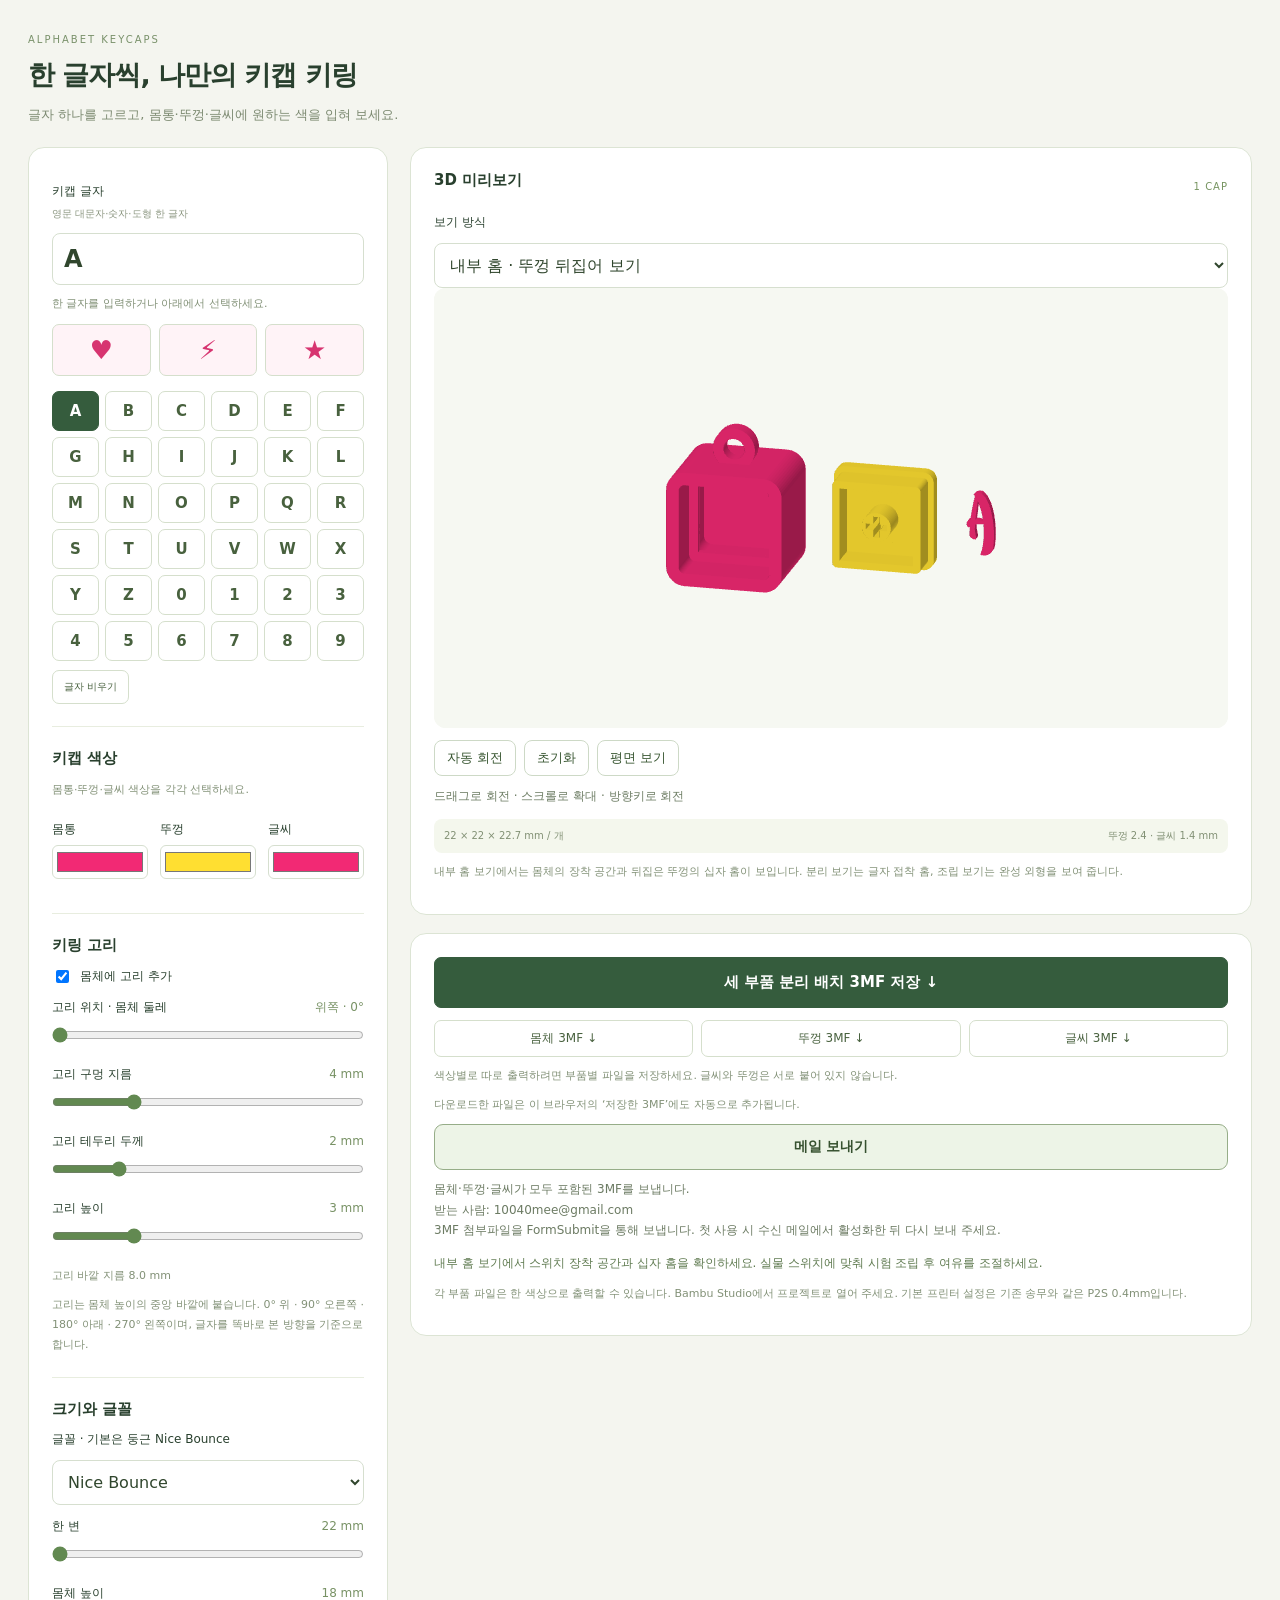
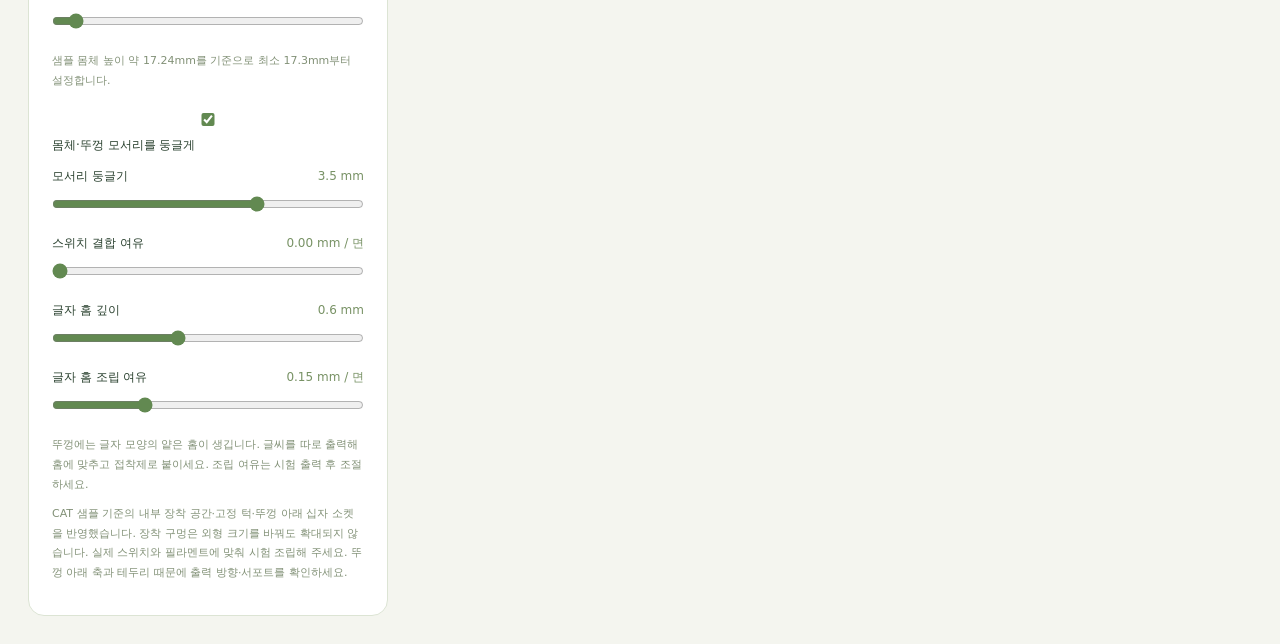
==== tools/Alphabet_Keycaps.html @ 16178eb0 "Fuse linked cases into one rounded body with separate filleted lids" ====
<!doctype html><html lang="ko"><head><meta charset="utf-8"><meta name="viewport" content="width=device-width,initial-scale=1"><title>알파벳 키캡 만들기</title><link rel="stylesheet" href="assets/keyring-3d.css?v=3d-2"><link rel="stylesheet" href="assets/keycap.css?v=keycaps-symbols-13"><link rel="stylesheet" href="assets/keyring-records.css?v=keycaps-records-9"><link rel="stylesheet" href="assets/keyring-mail.css?v=mail-2"><script src="assets/keyring-mail.js?v=mail-2"></script></head>
<body><main><section class="intro"><span>ALPHABET KEYCAPS</span><h1>한 글자씩, 나만의 키캡 키링</h1><p>글자 하나를 고르고, 몸통·뚜껑·글씨에 원하는 색을 입혀 보세요.</p></section><div class="layout"><section class="controls panel">
<label for="capName">키캡 글자 <small>영문 대문자·숫자·도형 한 글자</small></label><input id="capName" value="A" maxlength="2" autocomplete="off" spellcheck="false" aria-label="키캡에 넣을 한 글자"><p class="hint">한 글자를 입력하거나 아래에서 선택하세요.</p><div id="symbolChoices" class="symbol-choices" aria-label="하트 번개 별 선택"></div><div id="alphabet" class="alphabet" aria-label="알파벳과 숫자 선택"></div><div class="row"><button type="button" id="resetName">글자 비우기</button></div>
<div class="divider"></div><h2>키캡 색상</h2><p class="hint">몸통·뚜껑·글씨 색상을 각각 선택하세요.</p><div class="colors"><label>몸통<input type="color" id="bodyColor" value="#F22974"></label><label>뚜껑<input type="color" id="topColor" value="#FFDF31"></label><label>글씨<input type="color" id="letterColor" value="#F22974"></label></div>
<div class="divider"></div><h2>키링 고리</h2><label class="check"><input type="checkbox" id="withRing" checked>몸체에 고리 추가</label><div class="dimensions-controls"><label>고리 위치 · 몸체 둘레 <output id="ringAngleOut">위쪽 · 0°</output><input type="range" id="ringAngle" min="0" max="360" step="5" value="0" disabled></label><label>고리 구멍 지름 <output id="ringHoleOut">4 mm</output><input type="range" id="ringHole" min="2" max="10" step=".5" value="4" disabled></label><label>고리 테두리 두께 <output id="ringWallOut">2 mm</output><input type="range" id="ringWall" min="1.5" max="4" step=".5" value="2" disabled></label><label>고리 높이 <output id="ringThicknessOut">3 mm</output><input type="range" id="ringThickness" min="2" max="6" step=".5" value="3" disabled></label></div><p id="ringOuterOut" class="hint">고리 바깥 지름 8.0 mm</p><p class="hint">고리는 몸체 높이의 중앙 바깥에 붙습니다. 0° 위 · 90° 오른쪽 · 180° 아래 · 270° 왼쪽이며, 글자를 똑바로 본 방향을 기준으로 합니다.</p>
<div class="divider"></div><h2>크기와 글꼴</h2><label for="capFont">글꼴 · 기본은 둥근 Nice Bounce</label><select id="capFont"></select><div class="dimensions-controls"><label>한 변 <output id="sizeOut">22 mm</output><input type="range" id="capSize" min="22" max="32" step="1" value="22"></label><label>몸체 높이 <output id="heightOut">18 mm</output><input type="range" id="capHeight" min="17.3" max="30" step=".1" value="18"></label><p class="hint">샘플 몸체 높이 약 17.24mm를 기준으로 최소 17.3mm부터 설정합니다.</p><label class="check"><input type="checkbox" id="roundCorners" checked>몸체·뚜껑 모서리를 둥글게</label><label>모서리 둥글기 <output id="radiusOut">3.5 mm</output><input type="range" id="cornerRadius" min=".5" max="5" step=".1" value="3.5"></label><label>스위치 결합 여유 <output id="switchFitOut">0.00 mm / 면</output><input type="range" id="switchFit" min="0" max=".2" step=".01" value="0"></label><label>글자 홈 깊이 <output id="recessOut">0.6 mm</output><input type="range" id="recessDepth" min=".2" max="1.2" step=".1" value=".6"></label><label>글자 홈 조립 여유 <output id="clearanceOut">0.15 mm / 면</output><input type="range" id="fitClearance" min=".05" max=".4" step=".05" value=".15"></label></div><p class="hint">뚜껑에는 글자 모양의 얕은 홈이 생깁니다. 글씨를 따로 출력해 홈에 맞추고 접착제로 붙이세요. 조립 여유는 시험 출력 후 조절하세요.</p><p class="hint">CAT 샘플 기준의 내부 장착 공간·고정 턱·뚜껑 아래 십자 소켓을 반영했습니다. 장착 구멍은 외형 크기를 바꿔도 확대되지 않습니다. 실제 스위치와 필라멘트에 맞춰 시험 조립해 주세요. 뚜껑 아래 축과 테두리 때문에 출력 방향·서포트를 확인하세요.</p>
</section><aside class="result"><section class="panel preview"><div class="preview-title"><h2>3D 미리보기</h2><span id="capCount">1 CAP</span></div><label for="previewMode">보기 방식</label><select id="previewMode"><option value="inside" selected>내부 홈 · 뚜껑 뒤집어 보기</option><option value="assembled">조립 모습</option><option value="separate">부품 분리 · 글자 홈 확인</option></select><canvas id="capPreview" width="1000" height="700" aria-label="알파벳 키캡 평면 미리보기"></canvas><div class="measurements"><span id="capDimensions"></span><span>뚜껑 2.4 · 글씨 1.4 mm</span></div><p class="hint">내부 홈 보기에서는 몸체의 장착 공간과 뒤집은 뚜껑의 십자 홈이 보입니다. 분리 보기는 글자 접착 홈, 조립 보기는 완성 외형을 보여 줍니다.</p></section><section class="panel save"><button type="button" id="capDownload" class="primary" disabled>세 부품 분리 배치 3MF 저장 ↓</button><div class="part-downloads"><button type="button" id="bodyDownload" disabled>몸체 3MF ↓</button><button type="button" id="lidDownload" disabled>뚜껑 3MF ↓</button><button type="button" id="letterDownload" disabled>글씨 3MF ↓</button></div><p class="hint">색상별로 따로 출력하려면 부품별 파일을 저장하세요. 글씨와 뚜껑은 서로 붙어 있지 않습니다.</p><p class="hint">다운로드한 파일은 이 브라우저의 ‘저장한 3MF’에도 자동으로 추가됩니다.</p><button type="button" id="capSendMail" class="keyring-mail-button" disabled>메일 보내기</button><p class="keyring-mail-note">몸체·뚜껑·글씨가 모두 포함된 3MF를 보냅니다.<br>받는 사람: 10040mee@gmail.com<br>3MF 첨부파일을 FormSubmit을 통해 보냅니다. 첫 사용 시 수신 메일에서 활성화한 뒤 다시 보내 주세요.</p><p id="capStatus" role="status">글꼴을 준비하고 있습니다…</p><p class="hint">각 부품 파일은 한 색상으로 출력할 수 있습니다. Bambu Studio에서 프로젝트로 열어 주세요. 기본 프린터 설정은 기존 송무와 같은 P2S 0.4mm입니다.</p></section></aside></div></main>
<script src="assets/keyring-records.js?v=keycaps-records-9"></script><script src="assets/clipper.js"></script><script src="assets/earcut.js"></script><script src="assets/fflate.js"></script><script src="assets/opentype.js"></script><script src="assets/mesh-utils.js?v=keycaps-ring-8"></script><script src="assets/name-keyring-core.js?v=keycaps-1"></script><script src="assets/bambu-project-defaults.js?v=keycaps-1"></script><script src="assets/bambu-3mf.js?v=keycaps-ring-8"></script><script src="assets/keycap-core.js?v=keycaps-symbols-13"></script><script src="assets/keyring-3d.js?v=3d-2"></script><script src="../fonts/keyring-fonts.js?v=chicalo-1"></script><script src="../fonts/keyring-font-12.js"></script><script src="../fonts/keyring-font-13.js"></script><script src="../fonts/keyring-font-14.js"></script><script src="../fonts/keyring-font-15.js"></script><script src="../fonts/keyring-font-16.js"></script><script src="../fonts/keyring-font-17.js"></script><script src="assets/keycap-editor.js?v=keycaps-rounded-14"></script></body></html>
---- tools/assets/keyring-3d.css ----
.keyring-3d{display:block!important;width:100%!important;max-width:none!important;height:340px!important;border-radius:12px;background:#f6f8f2;cursor:grab;touch-action:none}
.keyring-3d:active{cursor:grabbing}
.keyring-3d[hidden]{display:none!important}
.keyring-3d:focus-visible{outline:3px solid #78a76a;outline-offset:3px}
.keyring-3d-controls{display:flex;flex-wrap:wrap;gap:8px;margin:12px 0}
.keyring-3d-controls button{width:auto!important;margin:0!important;padding:8px 12px!important;border:1px solid #cdd9c6!important;border-radius:8px!important;background:#fff!important;color:#385631!important;font:13px system-ui,sans-serif!important;cursor:pointer}
.keyring-3d-controls button[aria-pressed=true]{background:#deecd4!important}
.keyring-3d-help{font:12px system-ui,sans-serif;color:#6e7e65;margin:8px 0}
@media(max-width:540px){.keyring-3d{height:290px!important}}
---- tools/assets/keycap.css ----
*{box-sizing:border-box}:root{font-family:system-ui,'Malgun Gothic',sans-serif;color:#29402e;background:#f4f5ef}body{margin:0}main{max-width:1420px;margin:auto;padding:28px}.intro{margin-bottom:23px}.intro>span{font-size:10px;letter-spacing:2px;color:#79916a}.intro h1{font-size:27px;letter-spacing:-1px;margin:10px 0}.intro p{font-size:13px;color:#7c8a71}.layout{display:grid;grid-template-columns:minmax(270px,360px) minmax(0,1fr);gap:22px;align-items:start}.panel{background:white;border:1px solid #dce4d4;border-radius:16px;padding:23px}.controls{min-width:0}.result{min-width:0;display:grid;gap:18px;position:sticky;top:20px}h2{font-size:15px;margin:0 0 12px}label{display:grid;font-size:12px;gap:7px;margin:12px 0}label small{font-size:10px;color:#8b9680;font-weight:normal}input,select,button{font:inherit}input:not([type=checkbox]):not([type=range]):not([type=color]),select{width:100%;padding:11px;border:1px solid #d6dfcf;border-radius:8px;color:#30462d;background:#fff}#capName{font-size:24px;font-weight:700;letter-spacing:2px}button{cursor:pointer;border:1px solid #d5dfcc;border-radius:7px;background:white;color:#48613e;padding:9px 11px;font-size:12px}button:hover{background:#f0f5e8}button:disabled{opacity:.45;cursor:default}button:focus-visible,input:focus-visible,select:focus-visible{outline:3px solid #94b67e;outline-offset:2px}.hint{font-size:11px;line-height:1.8;color:#829177;margin:9px 0}.alphabet{display:grid;grid-template-columns:repeat(6,1fr);gap:6px}.alphabet button{padding:10px 0;font-size:15px;font-weight:700}.row{display:flex;gap:7px;justify-content:space-between;margin-top:9px}.row button{font-size:10px}.divider{height:1px;background:#e8eddf;margin:22px 0}.selected-caps{display:flex;flex-wrap:wrap;gap:8px}.selected-caps button{width:39px;height:39px;border:3px solid transparent;font-weight:800;font-size:20px;border-radius:10px;box-shadow:0 2px 0 #a23b6044}.selected-caps button[aria-pressed=true]{outline:2px solid #355c3d;outline-offset:2px}.selection-label{font-size:11px;color:#6d845c}.colors{display:grid;grid-template-columns:repeat(3,1fr);gap:12px}.colors input{width:100%;height:34px;padding:2px;border:1px solid #d6dfcf;border-radius:6px;background:white}.wide{width:100%;font-size:11px}.dimensions-controls label{display:block;line-height:1.6}.dimensions-controls output{float:right;color:#789265}.dimensions-controls input{width:100%;margin:10px 0;accent-color:#628951}.check{display:flex;align-items:center;gap:8px}.preview-title{display:flex;align-items:center;justify-content:space-between}.preview-title>span{font-size:10px;color:#769460;letter-spacing:1px}.preview canvas{width:100%;display:block;border-radius:12px;background:#f7f9f2}.preview .keyring-3d{height:440px!important}.measurements{display:flex;flex-wrap:wrap;justify-content:space-between;gap:10px;font-size:10px;color:#829175;background:#f4f7ed;padding:10px;border-radius:8px;margin-top:14px}.primary{width:100%;background:#355c3d;color:white;border-color:#355c3d;font-size:15px;font-weight:700;padding:15px}.primary:hover{background:#284c30}#capStatus{font-size:12px;color:#607b51;line-height:1.8;min-height:22px;margin-bottom:0}@media(max-width:900px){main{padding:18px}.layout{grid-template-columns:1fr}.result{position:static;grid-row:1}.preview .keyring-3d{height:310px!important}.alphabet{grid-template-columns:repeat(9,minmax(0,1fr))}.intro h1{font-size:23px}.panel{padding:18px}}@media(max-width:420px){.alphabet{grid-template-columns:repeat(6,minmax(0,1fr))}}

.alphabet button[aria-pressed=true]{background:#355c3d;color:white;border-color:#355c3d}

.part-downloads{display:grid;grid-template-columns:repeat(3,1fr);gap:8px;margin-top:12px}

.symbol-choices{display:grid;grid-template-columns:repeat(3,1fr);gap:8px;margin:10px 0 15px}.symbol-choices button{font-size:26px;color:#d73470;background:#fff3f7;padding:10px}.symbol-choices button[aria-pressed=true]{background:#f9c9db;border-color:#d73470}
---- tools/assets/keyring-records.css ----
[hidden]{display:none!important}.editor-toolbar{display:flex;justify-content:flex-end;margin-bottom:12px}.editor-toolbar a{font-size:12px;text-decoration:none;color:#486e3b;border:1px solid #d4dfc9;background:#fff;border-radius:8px;padding:9px 13px}.records-page{max-width:1250px;margin:auto;padding:36px 28px;font-family:'Malgun Gothic',system-ui,sans-serif;color:#2b432d}.records-header{display:flex;align-items:center;justify-content:space-between;gap:20px}.records-eyebrow{font-size:10px;letter-spacing:2px;color:#80936f}.records-header h1{font-size:28px;letter-spacing:-1px;margin:10px 0}.records-header p{font-size:12px;line-height:1.9;color:#839078}.records-page button{font:inherit;cursor:pointer;border:1px solid #d7e1cd;background:white;color:#4d6e3e;border-radius:8px;padding:10px 14px;font-size:12px}.records-page .records-primary{background:#355c3d;border-color:#355c3d;color:white}.records-toolbar{display:flex;gap:12px;align-items:center;margin-top:28px;background:white;border:1px solid #dce4d3;padding:16px;border-radius:12px}.records-toolbar label{font-size:12px;white-space:nowrap}.records-toolbar input{min-width:0;flex:1;background:#f8faf4;border:1px solid #dce4d2;border-radius:7px;padding:11px;font:inherit;font-size:12px}.records-toolbar span,#recordsStatus{font-size:12px;color:#819172}.records-list{border:1px solid #dce4d3;border-radius:13px;overflow:hidden;background:white}.records-row{display:grid;grid-template-columns:28px 90px minmax(0,1fr) 150px 75px;gap:14px;align-items:center;padding:16px;border-bottom:1px solid #edf0e7}.records-row:last-child{border-bottom:0}.record-number{font-size:11px;color:#9ba68f}.records-row img{width:90px;height:64px;object-fit:contain;background:#f5f8ee;border-radius:8px}.records-row .record-open{text-align:left;border:0;background:transparent;min-width:0;padding:0}.record-open strong{display:block;white-space:nowrap;text-overflow:ellipsis;overflow:hidden;font-size:14px;color:#30462d}.record-open span{display:block;margin-top:9px;font-size:10px;color:#8a957f}.records-row time{font-size:10px;color:#8b9680}.records-empty{padding:65px 25px;text-align:center;font-size:13px;line-height:2;color:#87957a}.records-page dialog{width:min(590px,94vw);max-height:90dvh;overflow:auto;border:1px solid #d9e3ce;border-radius:17px;padding:24px;color:#30462d}.records-page dialog::backdrop{background:#152a2355}.records-dialog-head{display:flex;justify-content:space-between;align-items:center}.records-dialog-head h2{font-size:17px;margin:0}.records-dialog-head button{border:0}.records-page dialog img{display:block;width:100%;max-height:260px;object-fit:contain;margin-top:15px;background:#f8faf2;border-radius:12px}.records-page dialog h3{white-space:pre-wrap;font-size:21px}.records-page dialog p{font-size:11px;line-height:1.8;color:#839176}.records-page dl{display:grid;grid-template-columns:90px 1fr;gap:11px;font-size:12px}.records-page dt{color:#89967b}.records-page dd{margin:0;overflow-wrap:anywhere}.records-detail-actions{display:flex;gap:10px;margin-top:23px}.records-page button:focus-visible,.records-page input:focus-visible{outline:3px solid #93b57a;outline-offset:3px}@media(max-width:800px){.records-row{grid-template-columns:65px minmax(0,1fr) 65px;gap:10px}.record-number{display:none}.records-row img{width:65px;height:52px}.records-row time{grid-column:2;grid-row:2}.record-download{grid-column:3;grid-row:1/3}.records-page{padding:24px 16px}.records-header{align-items:flex-start;flex-direction:column}.records-toolbar label{display:none}}

.records-row{grid-template-columns:28px 90px minmax(0,1fr) 150px 132px}.record-actions{display:flex;gap:7px;align-items:center;justify-content:flex-end}.records-page .record-delete{color:#a34035;border-color:#e5c8c0;background:#fff9f7}.records-page .record-delete:hover{background:#f8e9e4}.records-page button:disabled{opacity:.45;cursor:wait}.records-detail-actions{flex-wrap:wrap}@media(max-width:800px){.records-row{grid-template-columns:65px minmax(0,1fr) 120px}.record-actions{grid-column:3;grid-row:1/3}.record-actions .record-download{grid-column:auto;grid-row:auto}.record-actions button{padding:9px 10px}}

.records-row{grid-template-columns:25px 75px minmax(0,1fr) 95px 135px 125px}.record-source{font-size:11px;color:#5b7e46;background:#eff5e6;border-radius:6px;padding:7px;text-align:center}.records-header-actions{display:flex;gap:10px;flex-wrap:wrap;align-items:end}.records-import-source{display:grid;gap:5px;font-size:10px;color:#879679}.records-import-source select{padding:8px;border:1px solid #d7e1cd;border-radius:7px;background:white;color:#4d6e3e}@media(max-width:950px){.records-row{grid-template-columns:65px minmax(0,1fr) 120px}.record-source{grid-column:2;grid-row:2;justify-self:start}.records-row time{grid-column:2;grid-row:3}.record-actions{grid-column:3;grid-row:1/4}.records-header-actions{align-items:center}}

.records-row{grid-template-columns:25px 75px minmax(0,1fr) 95px 135px 230px}.record-actions{flex-wrap:wrap}.record-actions button{white-space:nowrap}.records-page .record-mail{background:#edf4e7;border-color:#96ad88;color:#36512f}.records-page .record-mail:hover{background:#e0edd7}@media(max-width:950px){.records-row{grid-template-columns:65px minmax(0,1fr) 220px}}
---- tools/assets/keyring-mail.css ----
.keyring-mail-button{display:block;width:100%;margin-top:10px!important;padding:13px 16px;border:1px solid #96ad88!important;border-radius:9px;background:#edf4e7!important;color:#36512f!important;font:600 14px system-ui,sans-serif;cursor:pointer}
.keyring-mail-button:hover{background:#e0edd7!important}
.keyring-mail-button:disabled{opacity:.5;cursor:wait}
.keyring-mail-note{font:12px/1.7 system-ui,sans-serif;color:#6c7b63;margin:9px 0 0;overflow-wrap:anywhere}
.records-detail-actions .keyring-mail-button{flex-basis:100%;order:1}
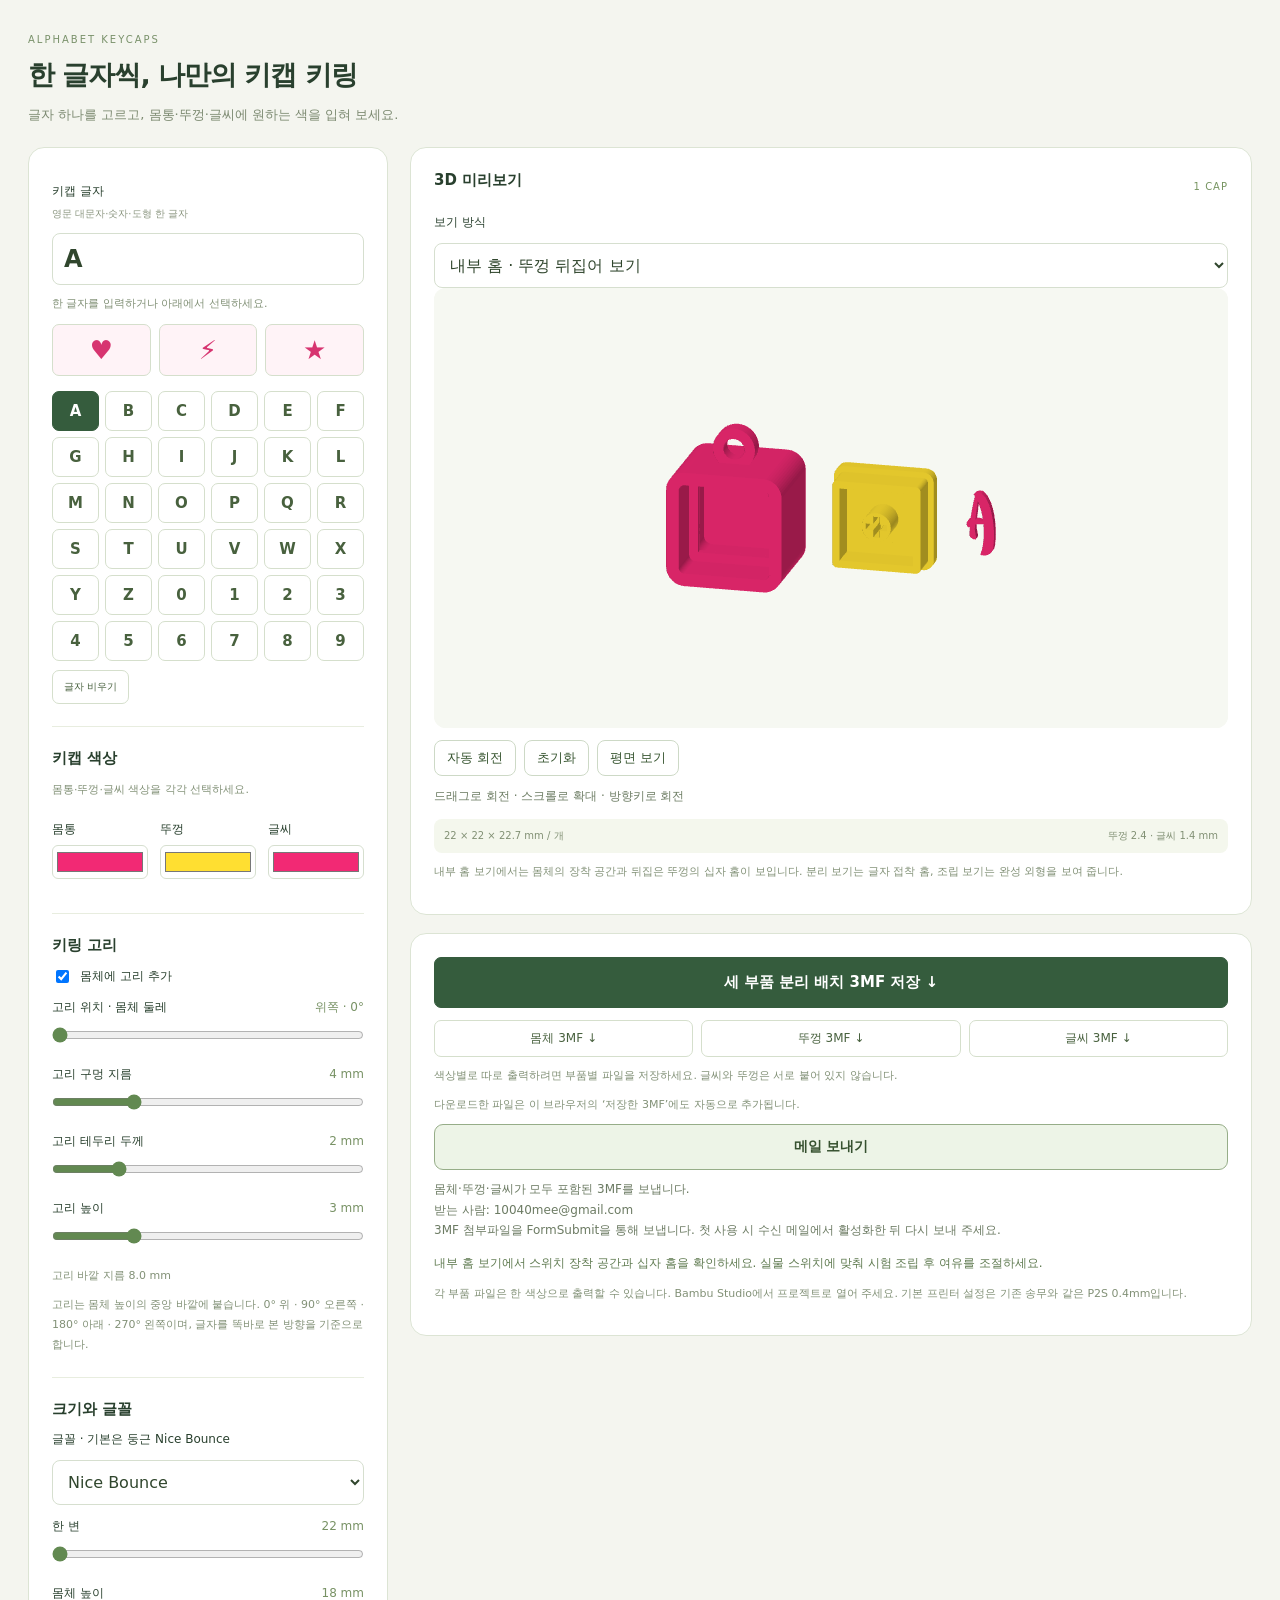
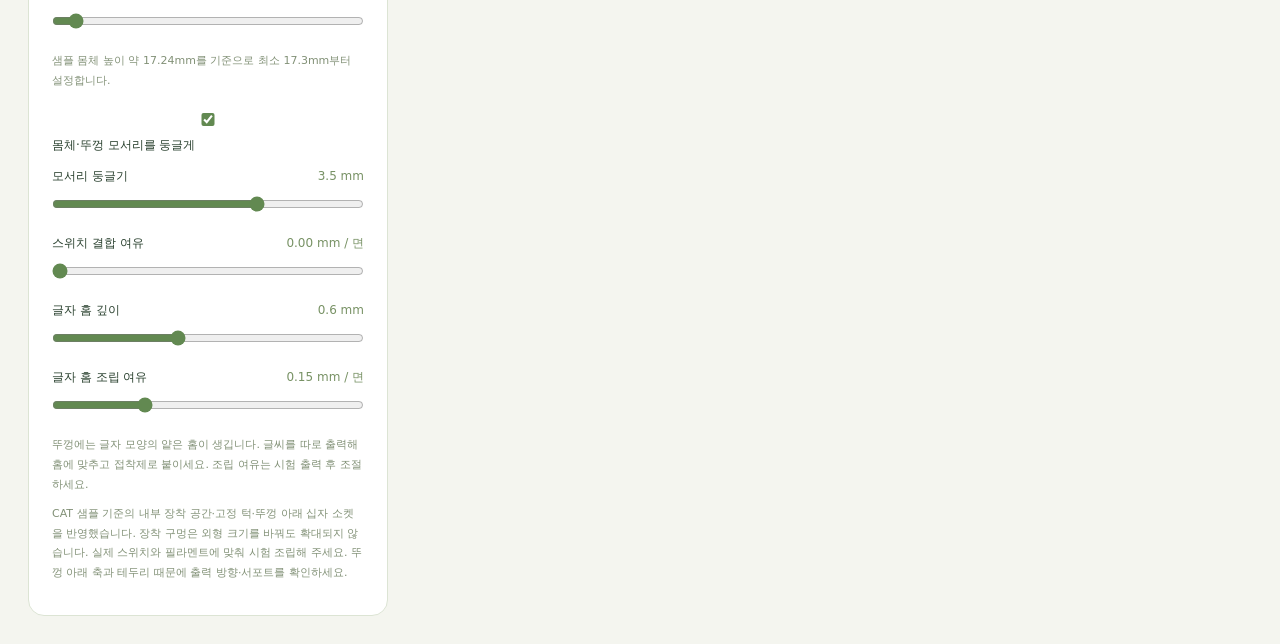
==== commit 61e9f530: "Add shallow per-keycap boundary grooves to the fused body" ====
--- a/tools/Alphabet_Keycaps.html
+++ b/tools/Alphabet_Keycaps.html
@@ -5,4 +5,4 @@
 <div class="divider"></div><h2>키링 고리</h2><label class="check"><input type="checkbox" id="withRing" checked>몸체에 고리 추가</label><div class="dimensions-controls"><label>고리 위치 · 몸체 둘레 <output id="ringAngleOut">위쪽 · 0°</output><input type="range" id="ringAngle" min="0" max="360" step="5" value="0" disabled></label><label>고리 구멍 지름 <output id="ringHoleOut">4 mm</output><input type="range" id="ringHole" min="2" max="10" step=".5" value="4" disabled></label><label>고리 테두리 두께 <output id="ringWallOut">2 mm</output><input type="range" id="ringWall" min="1.5" max="4" step=".5" value="2" disabled></label><label>고리 높이 <output id="ringThicknessOut">3 mm</output><input type="range" id="ringThickness" min="2" max="6" step=".5" value="3" disabled></label></div><p id="ringOuterOut" class="hint">고리 바깥 지름 8.0 mm</p><p class="hint">고리는 몸체 높이의 중앙 바깥에 붙습니다. 0° 위 · 90° 오른쪽 · 180° 아래 · 270° 왼쪽이며, 글자를 똑바로 본 방향을 기준으로 합니다.</p>
 <div class="divider"></div><h2>크기와 글꼴</h2><label for="capFont">글꼴 · 기본은 둥근 Nice Bounce</label><select id="capFont"></select><div class="dimensions-controls"><label>한 변 <output id="sizeOut">22 mm</output><input type="range" id="capSize" min="22" max="32" step="1" value="22"></label><label>몸체 높이 <output id="heightOut">18 mm</output><input type="range" id="capHeight" min="17.3" max="30" step=".1" value="18"></label><p class="hint">샘플 몸체 높이 약 17.24mm를 기준으로 최소 17.3mm부터 설정합니다.</p><label class="check"><input type="checkbox" id="roundCorners" checked>몸체·뚜껑 모서리를 둥글게</label><label>모서리 둥글기 <output id="radiusOut">3.5 mm</output><input type="range" id="cornerRadius" min=".5" max="5" step=".1" value="3.5"></label><label>스위치 결합 여유 <output id="switchFitOut">0.00 mm / 면</output><input type="range" id="switchFit" min="0" max=".2" step=".01" value="0"></label><label>글자 홈 깊이 <output id="recessOut">0.6 mm</output><input type="range" id="recessDepth" min=".2" max="1.2" step=".1" value=".6"></label><label>글자 홈 조립 여유 <output id="clearanceOut">0.15 mm / 면</output><input type="range" id="fitClearance" min=".05" max=".4" step=".05" value=".15"></label></div><p class="hint">뚜껑에는 글자 모양의 얕은 홈이 생깁니다. 글씨를 따로 출력해 홈에 맞추고 접착제로 붙이세요. 조립 여유는 시험 출력 후 조절하세요.</p><p class="hint">CAT 샘플 기준의 내부 장착 공간·고정 턱·뚜껑 아래 십자 소켓을 반영했습니다. 장착 구멍은 외형 크기를 바꿔도 확대되지 않습니다. 실제 스위치와 필라멘트에 맞춰 시험 조립해 주세요. 뚜껑 아래 축과 테두리 때문에 출력 방향·서포트를 확인하세요.</p>
 </section><aside class="result"><section class="panel preview"><div class="preview-title"><h2>3D 미리보기</h2><span id="capCount">1 CAP</span></div><label for="previewMode">보기 방식</label><select id="previewMode"><option value="inside" selected>내부 홈 · 뚜껑 뒤집어 보기</option><option value="assembled">조립 모습</option><option value="separate">부품 분리 · 글자 홈 확인</option></select><canvas id="capPreview" width="1000" height="700" aria-label="알파벳 키캡 평면 미리보기"></canvas><div class="measurements"><span id="capDimensions"></span><span>뚜껑 2.4 · 글씨 1.4 mm</span></div><p class="hint">내부 홈 보기에서는 몸체의 장착 공간과 뒤집은 뚜껑의 십자 홈이 보입니다. 분리 보기는 글자 접착 홈, 조립 보기는 완성 외형을 보여 줍니다.</p></section><section class="panel save"><button type="button" id="capDownload" class="primary" disabled>세 부품 분리 배치 3MF 저장 ↓</button><div class="part-downloads"><button type="button" id="bodyDownload" disabled>몸체 3MF ↓</button><button type="button" id="lidDownload" disabled>뚜껑 3MF ↓</button><button type="button" id="letterDownload" disabled>글씨 3MF ↓</button></div><p class="hint">색상별로 따로 출력하려면 부품별 파일을 저장하세요. 글씨와 뚜껑은 서로 붙어 있지 않습니다.</p><p class="hint">다운로드한 파일은 이 브라우저의 ‘저장한 3MF’에도 자동으로 추가됩니다.</p><button type="button" id="capSendMail" class="keyring-mail-button" disabled>메일 보내기</button><p class="keyring-mail-note">몸체·뚜껑·글씨가 모두 포함된 3MF를 보냅니다.<br>받는 사람: 10040mee@gmail.com<br>3MF 첨부파일을 FormSubmit을 통해 보냅니다. 첫 사용 시 수신 메일에서 활성화한 뒤 다시 보내 주세요.</p><p id="capStatus" role="status">글꼴을 준비하고 있습니다…</p><p class="hint">각 부품 파일은 한 색상으로 출력할 수 있습니다. Bambu Studio에서 프로젝트로 열어 주세요. 기본 프린터 설정은 기존 송무와 같은 P2S 0.4mm입니다.</p></section></aside></div></main>
-<script src="assets/keyring-records.js?v=keycaps-records-9"></script><script src="assets/clipper.js"></script><script src="assets/earcut.js"></script><script src="assets/fflate.js"></script><script src="assets/opentype.js"></script><script src="assets/mesh-utils.js?v=keycaps-ring-8"></script><script src="assets/name-keyring-core.js?v=keycaps-1"></script><script src="assets/bambu-project-defaults.js?v=keycaps-1"></script><script src="assets/bambu-3mf.js?v=keycaps-ring-8"></script><script src="assets/keycap-core.js?v=keycaps-symbols-13"></script><script src="assets/keyring-3d.js?v=3d-2"></script><script src="../fonts/keyring-fonts.js?v=chicalo-1"></script><script src="../fonts/keyring-font-12.js"></script><script src="../fonts/keyring-font-13.js"></script><script src="../fonts/keyring-font-14.js"></script><script src="../fonts/keyring-font-15.js"></script><script src="../fonts/keyring-font-16.js"></script><script src="../fonts/keyring-font-17.js"></script><script src="assets/keycap-editor.js?v=keycaps-rounded-14"></script></body></html>
+<script src="assets/keyring-records.js?v=keycaps-records-9"></script><script src="assets/clipper.js"></script><script src="assets/earcut.js"></script><script src="assets/fflate.js"></script><script src="assets/opentype.js"></script><script src="assets/mesh-utils.js?v=keycaps-ring-8"></script><script src="assets/name-keyring-core.js?v=keycaps-1"></script><script src="assets/bambu-project-defaults.js?v=keycaps-1"></script><script src="assets/bambu-3mf.js?v=keycaps-ring-8"></script><script src="assets/keycap-core.js?v=keycaps-symbols-13"></script><script src="assets/keyring-3d.js?v=3d-2"></script><script src="../fonts/keyring-fonts.js?v=chicalo-1"></script><script src="../fonts/keyring-font-12.js"></script><script src="../fonts/keyring-font-13.js"></script><script src="../fonts/keyring-font-14.js"></script><script src="../fonts/keyring-font-15.js"></script><script src="../fonts/keyring-font-16.js"></script><script src="../fonts/keyring-font-17.js"></script><script src="assets/keycap-editor.js?v=keycaps-seams-15"></script></body></html>
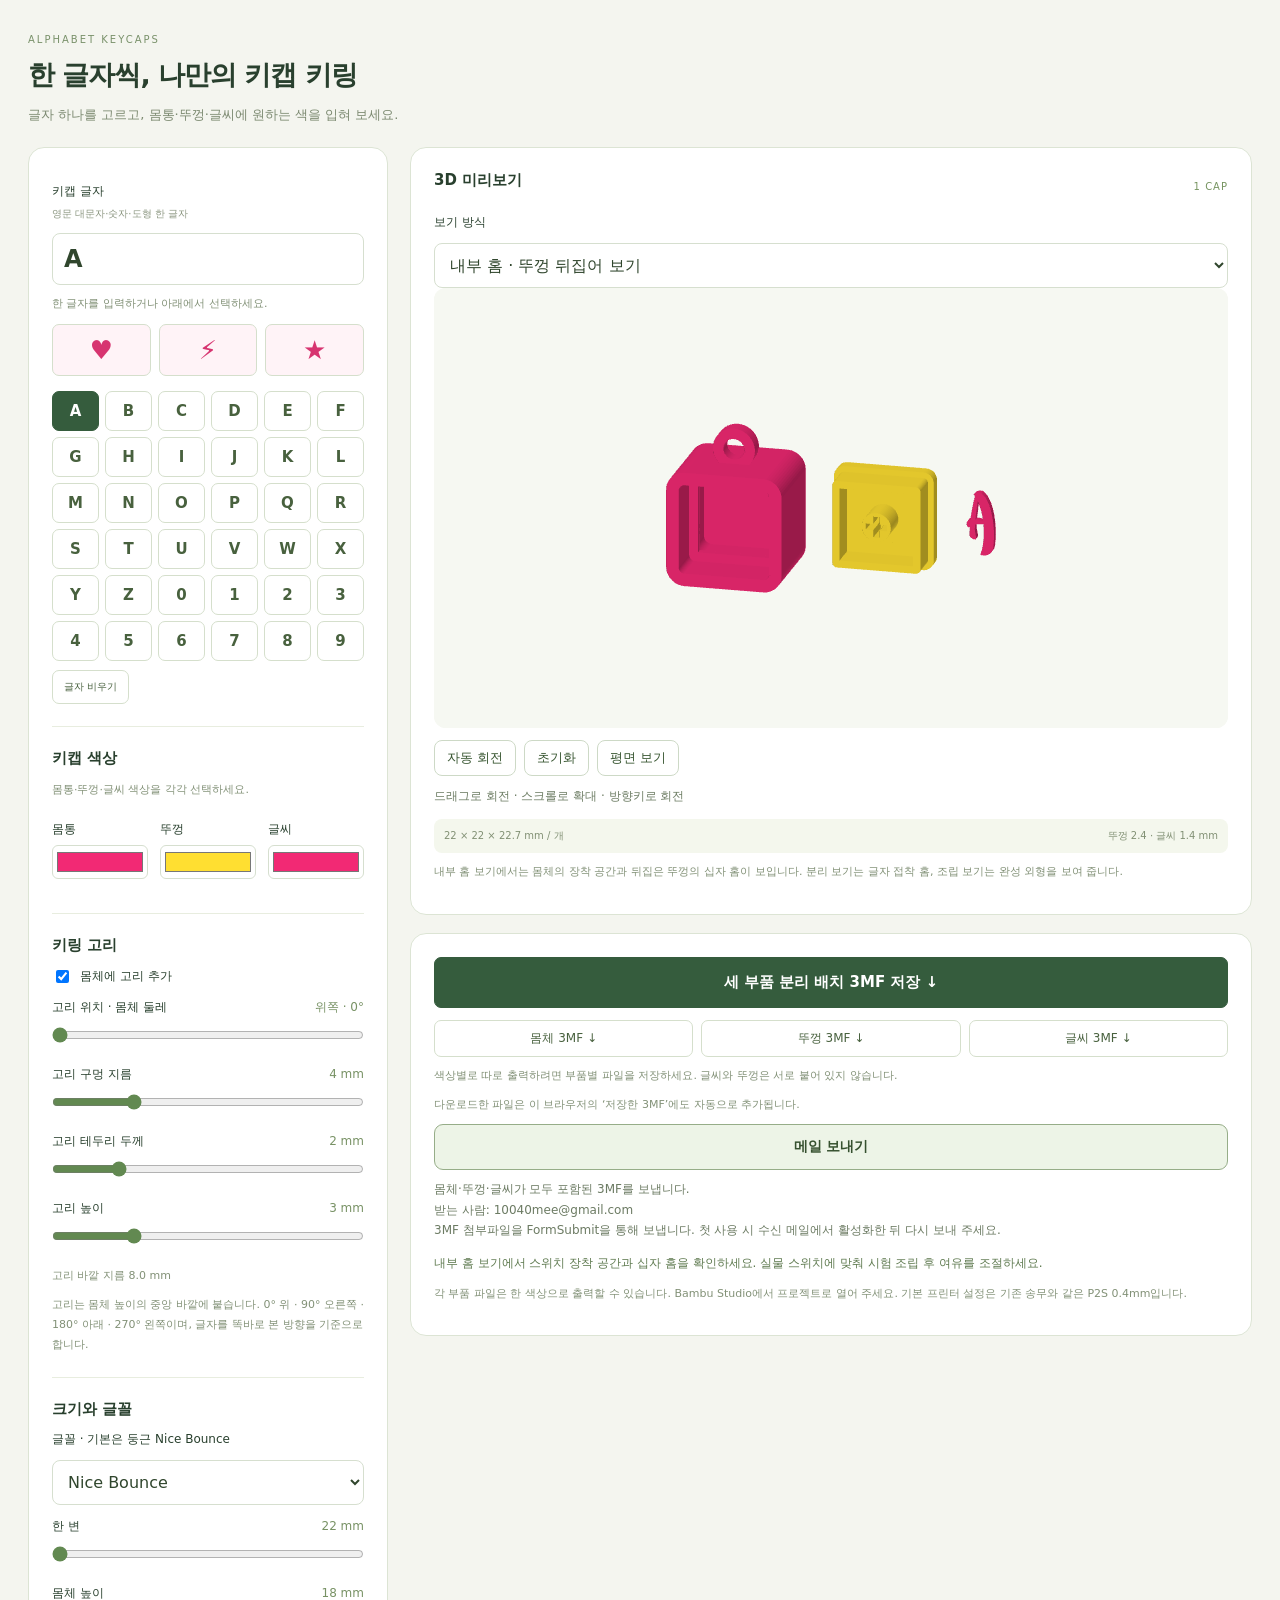
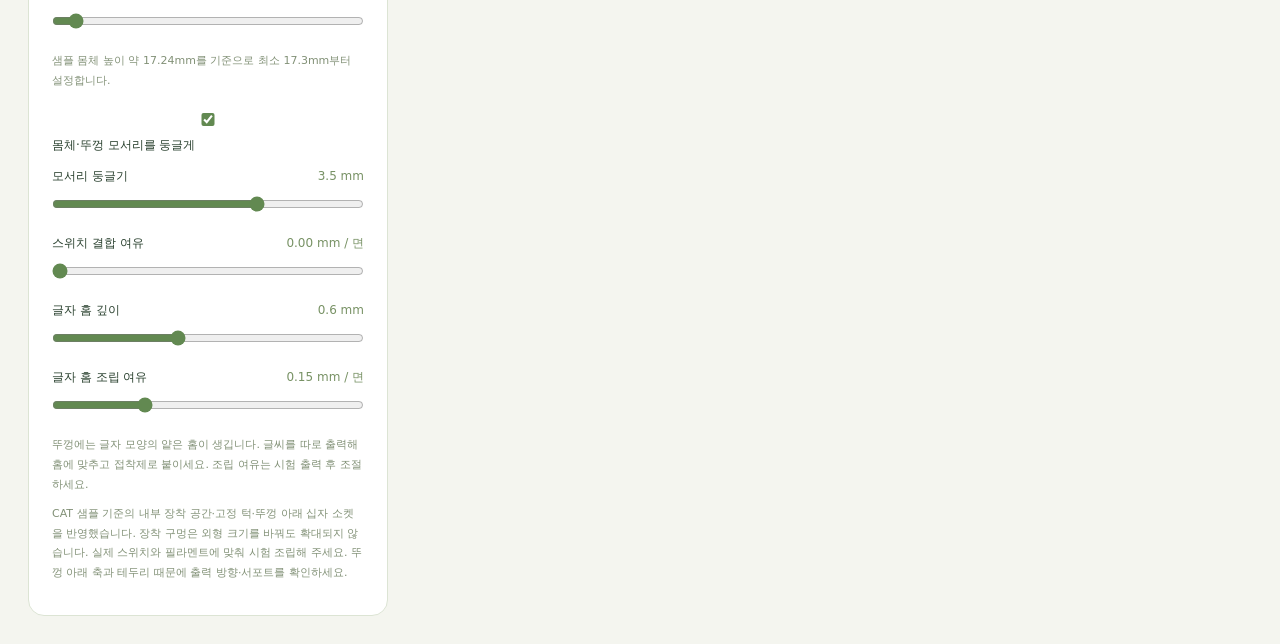
==== commit 4b1797ca: "Replace connected bodies with JDloves3d reference style selection" ====
--- a/tools/Alphabet_Keycaps.html
+++ b/tools/Alphabet_Keycaps.html
@@ -5,4 +5,4 @@
 <div class="divider"></div><h2>키링 고리</h2><label class="check"><input type="checkbox" id="withRing" checked>몸체에 고리 추가</label><div class="dimensions-controls"><label>고리 위치 · 몸체 둘레 <output id="ringAngleOut">위쪽 · 0°</output><input type="range" id="ringAngle" min="0" max="360" step="5" value="0" disabled></label><label>고리 구멍 지름 <output id="ringHoleOut">4 mm</output><input type="range" id="ringHole" min="2" max="10" step=".5" value="4" disabled></label><label>고리 테두리 두께 <output id="ringWallOut">2 mm</output><input type="range" id="ringWall" min="1.5" max="4" step=".5" value="2" disabled></label><label>고리 높이 <output id="ringThicknessOut">3 mm</output><input type="range" id="ringThickness" min="2" max="6" step=".5" value="3" disabled></label></div><p id="ringOuterOut" class="hint">고리 바깥 지름 8.0 mm</p><p class="hint">고리는 몸체 높이의 중앙 바깥에 붙습니다. 0° 위 · 90° 오른쪽 · 180° 아래 · 270° 왼쪽이며, 글자를 똑바로 본 방향을 기준으로 합니다.</p>
 <div class="divider"></div><h2>크기와 글꼴</h2><label for="capFont">글꼴 · 기본은 둥근 Nice Bounce</label><select id="capFont"></select><div class="dimensions-controls"><label>한 변 <output id="sizeOut">22 mm</output><input type="range" id="capSize" min="22" max="32" step="1" value="22"></label><label>몸체 높이 <output id="heightOut">18 mm</output><input type="range" id="capHeight" min="17.3" max="30" step=".1" value="18"></label><p class="hint">샘플 몸체 높이 약 17.24mm를 기준으로 최소 17.3mm부터 설정합니다.</p><label class="check"><input type="checkbox" id="roundCorners" checked>몸체·뚜껑 모서리를 둥글게</label><label>모서리 둥글기 <output id="radiusOut">3.5 mm</output><input type="range" id="cornerRadius" min=".5" max="5" step=".1" value="3.5"></label><label>스위치 결합 여유 <output id="switchFitOut">0.00 mm / 면</output><input type="range" id="switchFit" min="0" max=".2" step=".01" value="0"></label><label>글자 홈 깊이 <output id="recessOut">0.6 mm</output><input type="range" id="recessDepth" min=".2" max="1.2" step=".1" value=".6"></label><label>글자 홈 조립 여유 <output id="clearanceOut">0.15 mm / 면</output><input type="range" id="fitClearance" min=".05" max=".4" step=".05" value=".15"></label></div><p class="hint">뚜껑에는 글자 모양의 얕은 홈이 생깁니다. 글씨를 따로 출력해 홈에 맞추고 접착제로 붙이세요. 조립 여유는 시험 출력 후 조절하세요.</p><p class="hint">CAT 샘플 기준의 내부 장착 공간·고정 턱·뚜껑 아래 십자 소켓을 반영했습니다. 장착 구멍은 외형 크기를 바꿔도 확대되지 않습니다. 실제 스위치와 필라멘트에 맞춰 시험 조립해 주세요. 뚜껑 아래 축과 테두리 때문에 출력 방향·서포트를 확인하세요.</p>
 </section><aside class="result"><section class="panel preview"><div class="preview-title"><h2>3D 미리보기</h2><span id="capCount">1 CAP</span></div><label for="previewMode">보기 방식</label><select id="previewMode"><option value="inside" selected>내부 홈 · 뚜껑 뒤집어 보기</option><option value="assembled">조립 모습</option><option value="separate">부품 분리 · 글자 홈 확인</option></select><canvas id="capPreview" width="1000" height="700" aria-label="알파벳 키캡 평면 미리보기"></canvas><div class="measurements"><span id="capDimensions"></span><span>뚜껑 2.4 · 글씨 1.4 mm</span></div><p class="hint">내부 홈 보기에서는 몸체의 장착 공간과 뒤집은 뚜껑의 십자 홈이 보입니다. 분리 보기는 글자 접착 홈, 조립 보기는 완성 외형을 보여 줍니다.</p></section><section class="panel save"><button type="button" id="capDownload" class="primary" disabled>세 부품 분리 배치 3MF 저장 ↓</button><div class="part-downloads"><button type="button" id="bodyDownload" disabled>몸체 3MF ↓</button><button type="button" id="lidDownload" disabled>뚜껑 3MF ↓</button><button type="button" id="letterDownload" disabled>글씨 3MF ↓</button></div><p class="hint">색상별로 따로 출력하려면 부품별 파일을 저장하세요. 글씨와 뚜껑은 서로 붙어 있지 않습니다.</p><p class="hint">다운로드한 파일은 이 브라우저의 ‘저장한 3MF’에도 자동으로 추가됩니다.</p><button type="button" id="capSendMail" class="keyring-mail-button" disabled>메일 보내기</button><p class="keyring-mail-note">몸체·뚜껑·글씨가 모두 포함된 3MF를 보냅니다.<br>받는 사람: 10040mee@gmail.com<br>3MF 첨부파일을 FormSubmit을 통해 보냅니다. 첫 사용 시 수신 메일에서 활성화한 뒤 다시 보내 주세요.</p><p id="capStatus" role="status">글꼴을 준비하고 있습니다…</p><p class="hint">각 부품 파일은 한 색상으로 출력할 수 있습니다. Bambu Studio에서 프로젝트로 열어 주세요. 기본 프린터 설정은 기존 송무와 같은 P2S 0.4mm입니다.</p></section></aside></div></main>
-<script src="assets/keyring-records.js?v=keycaps-records-9"></script><script src="assets/clipper.js"></script><script src="assets/earcut.js"></script><script src="assets/fflate.js"></script><script src="assets/opentype.js"></script><script src="assets/mesh-utils.js?v=keycaps-ring-8"></script><script src="assets/name-keyring-core.js?v=keycaps-1"></script><script src="assets/bambu-project-defaults.js?v=keycaps-1"></script><script src="assets/bambu-3mf.js?v=keycaps-ring-8"></script><script src="assets/keycap-core.js?v=keycaps-symbols-13"></script><script src="assets/keyring-3d.js?v=3d-2"></script><script src="../fonts/keyring-fonts.js?v=chicalo-1"></script><script src="../fonts/keyring-font-12.js"></script><script src="../fonts/keyring-font-13.js"></script><script src="../fonts/keyring-font-14.js"></script><script src="../fonts/keyring-font-15.js"></script><script src="../fonts/keyring-font-16.js"></script><script src="../fonts/keyring-font-17.js"></script><script src="assets/keycap-editor.js?v=keycaps-seams-15"></script></body></html>
+<script src="assets/keyring-records.js?v=keycaps-records-9"></script><script src="assets/clipper.js"></script><script src="assets/earcut.js"></script><script src="assets/fflate.js"></script><script src="assets/opentype.js"></script><script src="assets/mesh-utils.js?v=keycaps-ring-8"></script><script src="assets/name-keyring-core.js?v=keycaps-1"></script><script src="assets/bambu-project-defaults.js?v=keycaps-1"></script><script src="assets/bambu-3mf.js?v=keycaps-ring-8"></script><script src="assets/keycap-core.js?v=keycaps-symbols-13"></script><script src="assets/keyring-3d.js?v=3d-2"></script><script src="../fonts/keyring-fonts.js?v=chicalo-1"></script><script src="../fonts/keyring-font-12.js"></script><script src="../fonts/keyring-font-13.js"></script><script src="../fonts/keyring-font-14.js"></script><script src="../fonts/keyring-font-15.js"></script><script src="../fonts/keyring-font-16.js"></script><script src="../fonts/keyring-font-17.js"></script><script src="assets/keycap-editor.js?v=jd-bodies-16"></script></body></html>
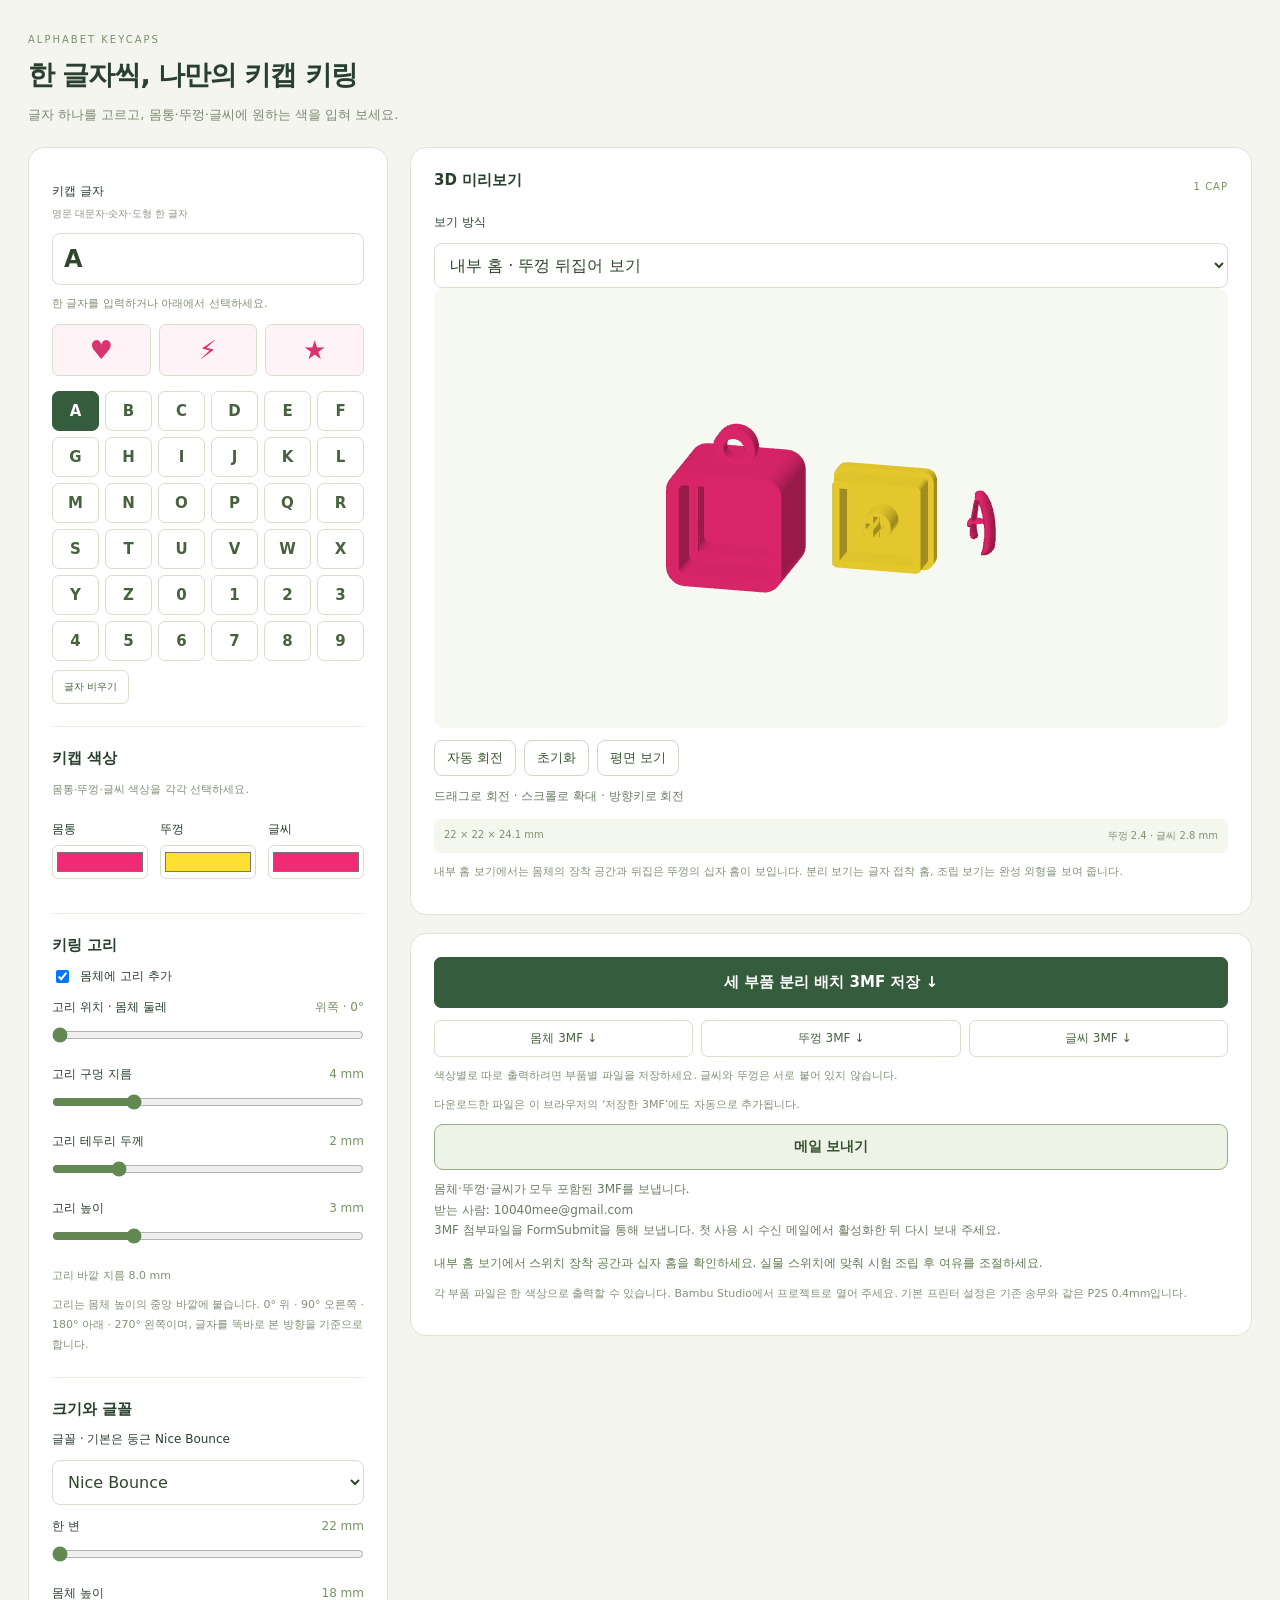
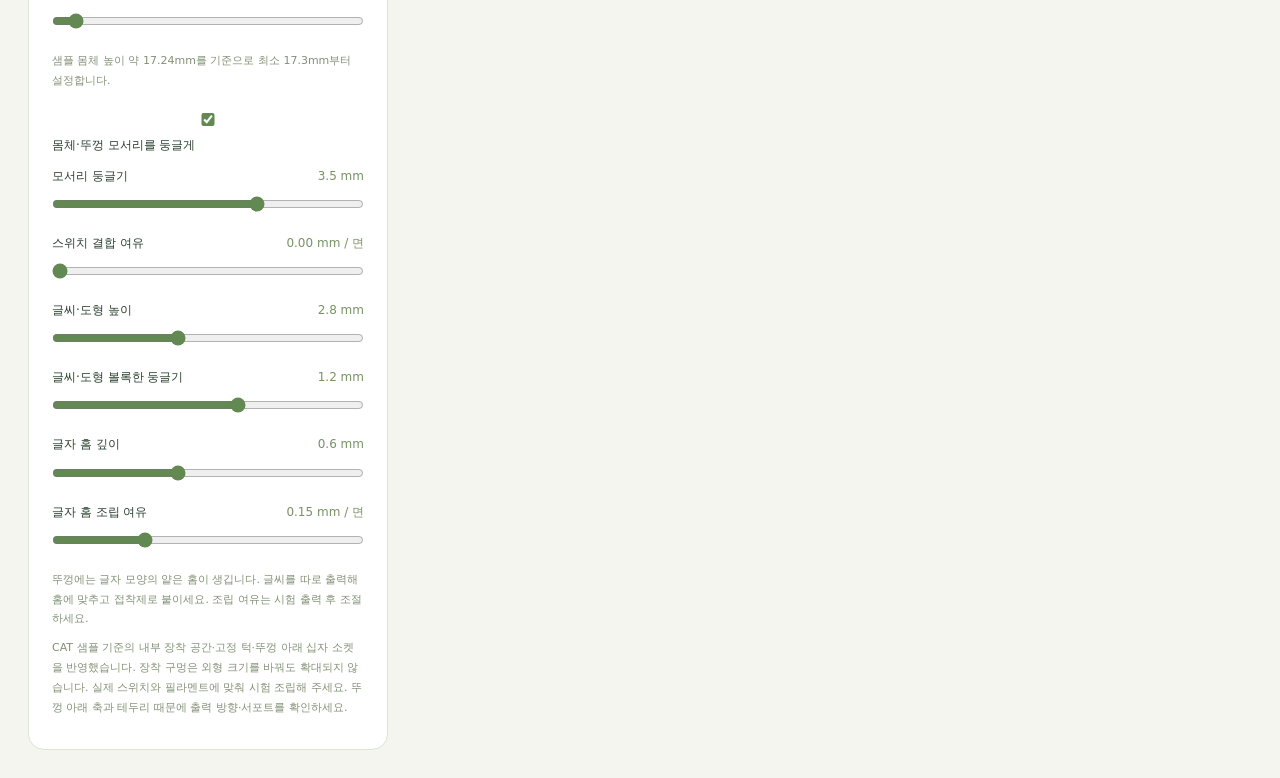
==== commit a2d9000d: "Add puffy rounded keycap lettering with height controls" ====
--- a/tools/Alphabet_Keycaps.html
+++ b/tools/Alphabet_Keycaps.html
@@ -3,6 +3,6 @@
 <label for="capName">키캡 글자 <small>영문 대문자·숫자·도형 한 글자</small></label><input id="capName" value="A" maxlength="2" autocomplete="off" spellcheck="false" aria-label="키캡에 넣을 한 글자"><p class="hint">한 글자를 입력하거나 아래에서 선택하세요.</p><div id="symbolChoices" class="symbol-choices" aria-label="하트 번개 별 선택"></div><div id="alphabet" class="alphabet" aria-label="알파벳과 숫자 선택"></div><div class="row"><button type="button" id="resetName">글자 비우기</button></div>
 <div class="divider"></div><h2>키캡 색상</h2><p class="hint">몸통·뚜껑·글씨 색상을 각각 선택하세요.</p><div class="colors"><label>몸통<input type="color" id="bodyColor" value="#F22974"></label><label>뚜껑<input type="color" id="topColor" value="#FFDF31"></label><label>글씨<input type="color" id="letterColor" value="#F22974"></label></div>
 <div class="divider"></div><h2>키링 고리</h2><label class="check"><input type="checkbox" id="withRing" checked>몸체에 고리 추가</label><div class="dimensions-controls"><label>고리 위치 · 몸체 둘레 <output id="ringAngleOut">위쪽 · 0°</output><input type="range" id="ringAngle" min="0" max="360" step="5" value="0" disabled></label><label>고리 구멍 지름 <output id="ringHoleOut">4 mm</output><input type="range" id="ringHole" min="2" max="10" step=".5" value="4" disabled></label><label>고리 테두리 두께 <output id="ringWallOut">2 mm</output><input type="range" id="ringWall" min="1.5" max="4" step=".5" value="2" disabled></label><label>고리 높이 <output id="ringThicknessOut">3 mm</output><input type="range" id="ringThickness" min="2" max="6" step=".5" value="3" disabled></label></div><p id="ringOuterOut" class="hint">고리 바깥 지름 8.0 mm</p><p class="hint">고리는 몸체 높이의 중앙 바깥에 붙습니다. 0° 위 · 90° 오른쪽 · 180° 아래 · 270° 왼쪽이며, 글자를 똑바로 본 방향을 기준으로 합니다.</p>
-<div class="divider"></div><h2>크기와 글꼴</h2><label for="capFont">글꼴 · 기본은 둥근 Nice Bounce</label><select id="capFont"></select><div class="dimensions-controls"><label>한 변 <output id="sizeOut">22 mm</output><input type="range" id="capSize" min="22" max="32" step="1" value="22"></label><label>몸체 높이 <output id="heightOut">18 mm</output><input type="range" id="capHeight" min="17.3" max="30" step=".1" value="18"></label><p class="hint">샘플 몸체 높이 약 17.24mm를 기준으로 최소 17.3mm부터 설정합니다.</p><label class="check"><input type="checkbox" id="roundCorners" checked>몸체·뚜껑 모서리를 둥글게</label><label>모서리 둥글기 <output id="radiusOut">3.5 mm</output><input type="range" id="cornerRadius" min=".5" max="5" step=".1" value="3.5"></label><label>스위치 결합 여유 <output id="switchFitOut">0.00 mm / 면</output><input type="range" id="switchFit" min="0" max=".2" step=".01" value="0"></label><label>글자 홈 깊이 <output id="recessOut">0.6 mm</output><input type="range" id="recessDepth" min=".2" max="1.2" step=".1" value=".6"></label><label>글자 홈 조립 여유 <output id="clearanceOut">0.15 mm / 면</output><input type="range" id="fitClearance" min=".05" max=".4" step=".05" value=".15"></label></div><p class="hint">뚜껑에는 글자 모양의 얕은 홈이 생깁니다. 글씨를 따로 출력해 홈에 맞추고 접착제로 붙이세요. 조립 여유는 시험 출력 후 조절하세요.</p><p class="hint">CAT 샘플 기준의 내부 장착 공간·고정 턱·뚜껑 아래 십자 소켓을 반영했습니다. 장착 구멍은 외형 크기를 바꿔도 확대되지 않습니다. 실제 스위치와 필라멘트에 맞춰 시험 조립해 주세요. 뚜껑 아래 축과 테두리 때문에 출력 방향·서포트를 확인하세요.</p>
-</section><aside class="result"><section class="panel preview"><div class="preview-title"><h2>3D 미리보기</h2><span id="capCount">1 CAP</span></div><label for="previewMode">보기 방식</label><select id="previewMode"><option value="inside" selected>내부 홈 · 뚜껑 뒤집어 보기</option><option value="assembled">조립 모습</option><option value="separate">부품 분리 · 글자 홈 확인</option></select><canvas id="capPreview" width="1000" height="700" aria-label="알파벳 키캡 평면 미리보기"></canvas><div class="measurements"><span id="capDimensions"></span><span>뚜껑 2.4 · 글씨 1.4 mm</span></div><p class="hint">내부 홈 보기에서는 몸체의 장착 공간과 뒤집은 뚜껑의 십자 홈이 보입니다. 분리 보기는 글자 접착 홈, 조립 보기는 완성 외형을 보여 줍니다.</p></section><section class="panel save"><button type="button" id="capDownload" class="primary" disabled>세 부품 분리 배치 3MF 저장 ↓</button><div class="part-downloads"><button type="button" id="bodyDownload" disabled>몸체 3MF ↓</button><button type="button" id="lidDownload" disabled>뚜껑 3MF ↓</button><button type="button" id="letterDownload" disabled>글씨 3MF ↓</button></div><p class="hint">색상별로 따로 출력하려면 부품별 파일을 저장하세요. 글씨와 뚜껑은 서로 붙어 있지 않습니다.</p><p class="hint">다운로드한 파일은 이 브라우저의 ‘저장한 3MF’에도 자동으로 추가됩니다.</p><button type="button" id="capSendMail" class="keyring-mail-button" disabled>메일 보내기</button><p class="keyring-mail-note">몸체·뚜껑·글씨가 모두 포함된 3MF를 보냅니다.<br>받는 사람: 10040mee@gmail.com<br>3MF 첨부파일을 FormSubmit을 통해 보냅니다. 첫 사용 시 수신 메일에서 활성화한 뒤 다시 보내 주세요.</p><p id="capStatus" role="status">글꼴을 준비하고 있습니다…</p><p class="hint">각 부품 파일은 한 색상으로 출력할 수 있습니다. Bambu Studio에서 프로젝트로 열어 주세요. 기본 프린터 설정은 기존 송무와 같은 P2S 0.4mm입니다.</p></section></aside></div></main>
-<script src="assets/keyring-records.js?v=keycaps-records-9"></script><script src="assets/clipper.js"></script><script src="assets/earcut.js"></script><script src="assets/fflate.js"></script><script src="assets/opentype.js"></script><script src="assets/mesh-utils.js?v=keycaps-ring-8"></script><script src="assets/name-keyring-core.js?v=keycaps-1"></script><script src="assets/bambu-project-defaults.js?v=keycaps-1"></script><script src="assets/bambu-3mf.js?v=keycaps-ring-8"></script><script src="assets/keycap-core.js?v=keycaps-symbols-13"></script><script src="assets/keyring-3d.js?v=3d-2"></script><script src="../fonts/keyring-fonts.js?v=chicalo-1"></script><script src="../fonts/keyring-font-12.js"></script><script src="../fonts/keyring-font-13.js"></script><script src="../fonts/keyring-font-14.js"></script><script src="../fonts/keyring-font-15.js"></script><script src="../fonts/keyring-font-16.js"></script><script src="../fonts/keyring-font-17.js"></script><script src="assets/keycap-editor.js?v=jd-bodies-16"></script></body></html>
+<div class="divider"></div><h2>크기와 글꼴</h2><label for="capFont">글꼴 · 기본은 둥근 Nice Bounce</label><select id="capFont"></select><div class="dimensions-controls"><label>한 변 <output id="sizeOut">22 mm</output><input type="range" id="capSize" min="22" max="32" step="1" value="22"></label><label>몸체 높이 <output id="heightOut">18 mm</output><input type="range" id="capHeight" min="17.3" max="30" step=".1" value="18"></label><p class="hint">샘플 몸체 높이 약 17.24mm를 기준으로 최소 17.3mm부터 설정합니다.</p><label class="check"><input type="checkbox" id="roundCorners" checked>몸체·뚜껑 모서리를 둥글게</label><label>모서리 둥글기 <output id="radiusOut">3.5 mm</output><input type="range" id="cornerRadius" min=".5" max="5" step=".1" value="3.5"></label><label>스위치 결합 여유 <output id="switchFitOut">0.00 mm / 면</output><input type="range" id="switchFit" min="0" max=".2" step=".01" value="0"></label><label>글씨·도형 높이 <output id="glyphThicknessOut">2.8 mm</output><input type="range" id="glyphThickness" min="2" max="4" step=".1" value="2.8"></label><label>글씨·도형 볼록한 둥글기 <output id="glyphRoundOut">1.2 mm</output><input type="range" id="glyphRound" min="0" max="2" step=".1" value="1.2"></label><label>글자 홈 깊이 <output id="recessOut">0.6 mm</output><input type="range" id="recessDepth" min=".2" max="1.2" step=".1" value=".6"></label><label>글자 홈 조립 여유 <output id="clearanceOut">0.15 mm / 면</output><input type="range" id="fitClearance" min=".05" max=".4" step=".05" value=".15"></label></div><p class="hint">뚜껑에는 글자 모양의 얕은 홈이 생깁니다. 글씨를 따로 출력해 홈에 맞추고 접착제로 붙이세요. 조립 여유는 시험 출력 후 조절하세요.</p><p class="hint">CAT 샘플 기준의 내부 장착 공간·고정 턱·뚜껑 아래 십자 소켓을 반영했습니다. 장착 구멍은 외형 크기를 바꿔도 확대되지 않습니다. 실제 스위치와 필라멘트에 맞춰 시험 조립해 주세요. 뚜껑 아래 축과 테두리 때문에 출력 방향·서포트를 확인하세요.</p>
+</section><aside class="result"><section class="panel preview"><div class="preview-title"><h2>3D 미리보기</h2><span id="capCount">1 CAP</span></div><label for="previewMode">보기 방식</label><select id="previewMode"><option value="inside" selected>내부 홈 · 뚜껑 뒤집어 보기</option><option value="assembled">조립 모습</option><option value="separate">부품 분리 · 글자 홈 확인</option></select><canvas id="capPreview" width="1000" height="700" aria-label="알파벳 키캡 평면 미리보기"></canvas><div class="measurements"><span id="capDimensions"></span><span>뚜껑 2.4 · 글씨 <output id="glyphHeightNote">2.8</output> mm</span></div><p class="hint">내부 홈 보기에서는 몸체의 장착 공간과 뒤집은 뚜껑의 십자 홈이 보입니다. 분리 보기는 글자 접착 홈, 조립 보기는 완성 외형을 보여 줍니다.</p></section><section class="panel save"><button type="button" id="capDownload" class="primary" disabled>세 부품 분리 배치 3MF 저장 ↓</button><div class="part-downloads"><button type="button" id="bodyDownload" disabled>몸체 3MF ↓</button><button type="button" id="lidDownload" disabled>뚜껑 3MF ↓</button><button type="button" id="letterDownload" disabled>글씨 3MF ↓</button></div><p class="hint">색상별로 따로 출력하려면 부품별 파일을 저장하세요. 글씨와 뚜껑은 서로 붙어 있지 않습니다.</p><p class="hint">다운로드한 파일은 이 브라우저의 ‘저장한 3MF’에도 자동으로 추가됩니다.</p><button type="button" id="capSendMail" class="keyring-mail-button" disabled>메일 보내기</button><p class="keyring-mail-note">몸체·뚜껑·글씨가 모두 포함된 3MF를 보냅니다.<br>받는 사람: 10040mee@gmail.com<br>3MF 첨부파일을 FormSubmit을 통해 보냅니다. 첫 사용 시 수신 메일에서 활성화한 뒤 다시 보내 주세요.</p><p id="capStatus" role="status">글꼴을 준비하고 있습니다…</p><p class="hint">각 부품 파일은 한 색상으로 출력할 수 있습니다. Bambu Studio에서 프로젝트로 열어 주세요. 기본 프린터 설정은 기존 송무와 같은 P2S 0.4mm입니다.</p></section></aside></div></main>
+<script src="assets/keyring-records.js?v=keycaps-records-9"></script><script src="assets/clipper.js"></script><script src="assets/earcut.js"></script><script src="assets/fflate.js"></script><script src="assets/opentype.js"></script><script src="assets/mesh-utils.js?v=keycaps-ring-8"></script><script src="assets/name-keyring-core.js?v=keycaps-1"></script><script src="assets/bambu-project-defaults.js?v=keycaps-1"></script><script src="assets/bambu-3mf.js?v=keycaps-ring-8"></script><script src="assets/keycap-core.js?v=puffy-glyphs-17"></script><script src="assets/keyring-3d.js?v=puffy-glyphs-17"></script><script src="../fonts/keyring-fonts.js?v=chicalo-1"></script><script src="../fonts/keyring-font-12.js"></script><script src="../fonts/keyring-font-13.js"></script><script src="../fonts/keyring-font-14.js"></script><script src="../fonts/keyring-font-15.js"></script><script src="../fonts/keyring-font-16.js"></script><script src="../fonts/keyring-font-17.js"></script><script src="assets/keycap-editor.js?v=puffy-glyphs-17"></script></body></html>
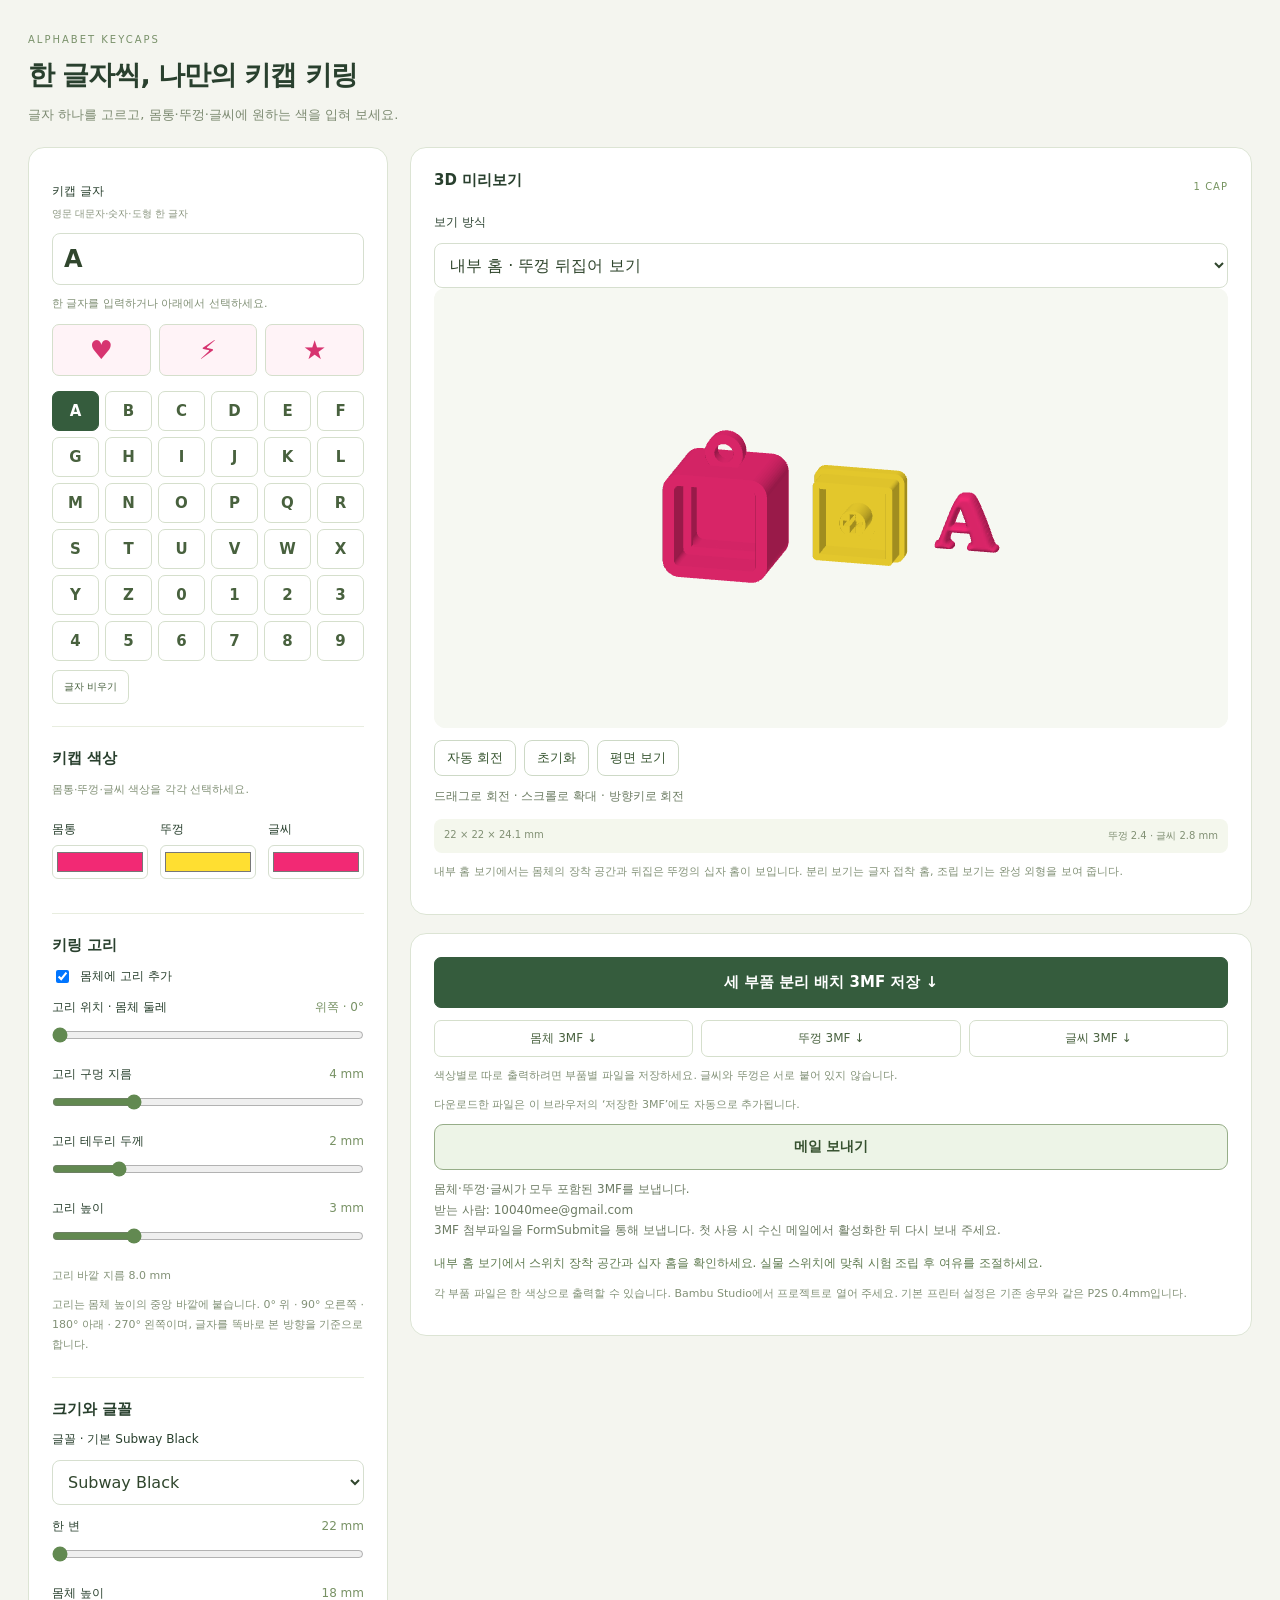
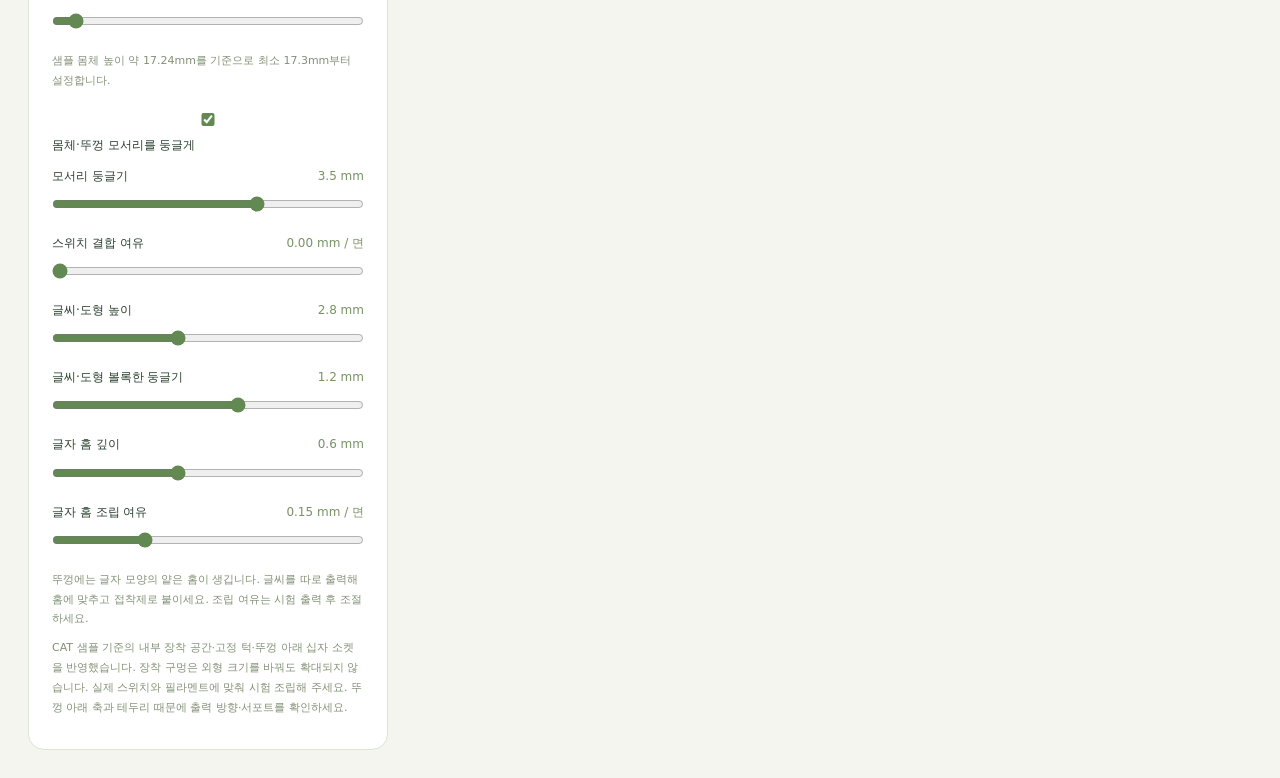
==== commit 7bcb63dd: "Default keycap editors to Subway Black and remove Nice Bounce choice" ====
--- a/tools/Alphabet_Keycaps.html
+++ b/tools/Alphabet_Keycaps.html
@@ -3,6 +3,6 @@
 <label for="capName">키캡 글자 <small>영문 대문자·숫자·도형 한 글자</small></label><input id="capName" value="A" maxlength="2" autocomplete="off" spellcheck="false" aria-label="키캡에 넣을 한 글자"><p class="hint">한 글자를 입력하거나 아래에서 선택하세요.</p><div id="symbolChoices" class="symbol-choices" aria-label="하트 번개 별 선택"></div><div id="alphabet" class="alphabet" aria-label="알파벳과 숫자 선택"></div><div class="row"><button type="button" id="resetName">글자 비우기</button></div>
 <div class="divider"></div><h2>키캡 색상</h2><p class="hint">몸통·뚜껑·글씨 색상을 각각 선택하세요.</p><div class="colors"><label>몸통<input type="color" id="bodyColor" value="#F22974"></label><label>뚜껑<input type="color" id="topColor" value="#FFDF31"></label><label>글씨<input type="color" id="letterColor" value="#F22974"></label></div>
 <div class="divider"></div><h2>키링 고리</h2><label class="check"><input type="checkbox" id="withRing" checked>몸체에 고리 추가</label><div class="dimensions-controls"><label>고리 위치 · 몸체 둘레 <output id="ringAngleOut">위쪽 · 0°</output><input type="range" id="ringAngle" min="0" max="360" step="5" value="0" disabled></label><label>고리 구멍 지름 <output id="ringHoleOut">4 mm</output><input type="range" id="ringHole" min="2" max="10" step=".5" value="4" disabled></label><label>고리 테두리 두께 <output id="ringWallOut">2 mm</output><input type="range" id="ringWall" min="1.5" max="4" step=".5" value="2" disabled></label><label>고리 높이 <output id="ringThicknessOut">3 mm</output><input type="range" id="ringThickness" min="2" max="6" step=".5" value="3" disabled></label></div><p id="ringOuterOut" class="hint">고리 바깥 지름 8.0 mm</p><p class="hint">고리는 몸체 높이의 중앙 바깥에 붙습니다. 0° 위 · 90° 오른쪽 · 180° 아래 · 270° 왼쪽이며, 글자를 똑바로 본 방향을 기준으로 합니다.</p>
-<div class="divider"></div><h2>크기와 글꼴</h2><label for="capFont">글꼴 · 기본은 둥근 Nice Bounce</label><select id="capFont"></select><div class="dimensions-controls"><label>한 변 <output id="sizeOut">22 mm</output><input type="range" id="capSize" min="22" max="32" step="1" value="22"></label><label>몸체 높이 <output id="heightOut">18 mm</output><input type="range" id="capHeight" min="17.3" max="30" step=".1" value="18"></label><p class="hint">샘플 몸체 높이 약 17.24mm를 기준으로 최소 17.3mm부터 설정합니다.</p><label class="check"><input type="checkbox" id="roundCorners" checked>몸체·뚜껑 모서리를 둥글게</label><label>모서리 둥글기 <output id="radiusOut">3.5 mm</output><input type="range" id="cornerRadius" min=".5" max="5" step=".1" value="3.5"></label><label>스위치 결합 여유 <output id="switchFitOut">0.00 mm / 면</output><input type="range" id="switchFit" min="0" max=".2" step=".01" value="0"></label><label>글씨·도형 높이 <output id="glyphThicknessOut">2.8 mm</output><input type="range" id="glyphThickness" min="2" max="4" step=".1" value="2.8"></label><label>글씨·도형 볼록한 둥글기 <output id="glyphRoundOut">1.2 mm</output><input type="range" id="glyphRound" min="0" max="2" step=".1" value="1.2"></label><label>글자 홈 깊이 <output id="recessOut">0.6 mm</output><input type="range" id="recessDepth" min=".2" max="1.2" step=".1" value=".6"></label><label>글자 홈 조립 여유 <output id="clearanceOut">0.15 mm / 면</output><input type="range" id="fitClearance" min=".05" max=".4" step=".05" value=".15"></label></div><p class="hint">뚜껑에는 글자 모양의 얕은 홈이 생깁니다. 글씨를 따로 출력해 홈에 맞추고 접착제로 붙이세요. 조립 여유는 시험 출력 후 조절하세요.</p><p class="hint">CAT 샘플 기준의 내부 장착 공간·고정 턱·뚜껑 아래 십자 소켓을 반영했습니다. 장착 구멍은 외형 크기를 바꿔도 확대되지 않습니다. 실제 스위치와 필라멘트에 맞춰 시험 조립해 주세요. 뚜껑 아래 축과 테두리 때문에 출력 방향·서포트를 확인하세요.</p>
+<div class="divider"></div><h2>크기와 글꼴</h2><label for="capFont">글꼴 · 기본 Subway Black</label><select id="capFont"></select><div class="dimensions-controls"><label>한 변 <output id="sizeOut">22 mm</output><input type="range" id="capSize" min="22" max="32" step="1" value="22"></label><label>몸체 높이 <output id="heightOut">18 mm</output><input type="range" id="capHeight" min="17.3" max="30" step=".1" value="18"></label><p class="hint">샘플 몸체 높이 약 17.24mm를 기준으로 최소 17.3mm부터 설정합니다.</p><label class="check"><input type="checkbox" id="roundCorners" checked>몸체·뚜껑 모서리를 둥글게</label><label>모서리 둥글기 <output id="radiusOut">3.5 mm</output><input type="range" id="cornerRadius" min=".5" max="5" step=".1" value="3.5"></label><label>스위치 결합 여유 <output id="switchFitOut">0.00 mm / 면</output><input type="range" id="switchFit" min="0" max=".2" step=".01" value="0"></label><label>글씨·도형 높이 <output id="glyphThicknessOut">2.8 mm</output><input type="range" id="glyphThickness" min="2" max="4" step=".1" value="2.8"></label><label>글씨·도형 볼록한 둥글기 <output id="glyphRoundOut">1.2 mm</output><input type="range" id="glyphRound" min="0" max="2" step=".1" value="1.2"></label><label>글자 홈 깊이 <output id="recessOut">0.6 mm</output><input type="range" id="recessDepth" min=".2" max="1.2" step=".1" value=".6"></label><label>글자 홈 조립 여유 <output id="clearanceOut">0.15 mm / 면</output><input type="range" id="fitClearance" min=".05" max=".4" step=".05" value=".15"></label></div><p class="hint">뚜껑에는 글자 모양의 얕은 홈이 생깁니다. 글씨를 따로 출력해 홈에 맞추고 접착제로 붙이세요. 조립 여유는 시험 출력 후 조절하세요.</p><p class="hint">CAT 샘플 기준의 내부 장착 공간·고정 턱·뚜껑 아래 십자 소켓을 반영했습니다. 장착 구멍은 외형 크기를 바꿔도 확대되지 않습니다. 실제 스위치와 필라멘트에 맞춰 시험 조립해 주세요. 뚜껑 아래 축과 테두리 때문에 출력 방향·서포트를 확인하세요.</p>
 </section><aside class="result"><section class="panel preview"><div class="preview-title"><h2>3D 미리보기</h2><span id="capCount">1 CAP</span></div><label for="previewMode">보기 방식</label><select id="previewMode"><option value="inside" selected>내부 홈 · 뚜껑 뒤집어 보기</option><option value="assembled">조립 모습</option><option value="separate">부품 분리 · 글자 홈 확인</option></select><canvas id="capPreview" width="1000" height="700" aria-label="알파벳 키캡 평면 미리보기"></canvas><div class="measurements"><span id="capDimensions"></span><span>뚜껑 2.4 · 글씨 <output id="glyphHeightNote">2.8</output> mm</span></div><p class="hint">내부 홈 보기에서는 몸체의 장착 공간과 뒤집은 뚜껑의 십자 홈이 보입니다. 분리 보기는 글자 접착 홈, 조립 보기는 완성 외형을 보여 줍니다.</p></section><section class="panel save"><button type="button" id="capDownload" class="primary" disabled>세 부품 분리 배치 3MF 저장 ↓</button><div class="part-downloads"><button type="button" id="bodyDownload" disabled>몸체 3MF ↓</button><button type="button" id="lidDownload" disabled>뚜껑 3MF ↓</button><button type="button" id="letterDownload" disabled>글씨 3MF ↓</button></div><p class="hint">색상별로 따로 출력하려면 부품별 파일을 저장하세요. 글씨와 뚜껑은 서로 붙어 있지 않습니다.</p><p class="hint">다운로드한 파일은 이 브라우저의 ‘저장한 3MF’에도 자동으로 추가됩니다.</p><button type="button" id="capSendMail" class="keyring-mail-button" disabled>메일 보내기</button><p class="keyring-mail-note">몸체·뚜껑·글씨가 모두 포함된 3MF를 보냅니다.<br>받는 사람: 10040mee@gmail.com<br>3MF 첨부파일을 FormSubmit을 통해 보냅니다. 첫 사용 시 수신 메일에서 활성화한 뒤 다시 보내 주세요.</p><p id="capStatus" role="status">글꼴을 준비하고 있습니다…</p><p class="hint">각 부품 파일은 한 색상으로 출력할 수 있습니다. Bambu Studio에서 프로젝트로 열어 주세요. 기본 프린터 설정은 기존 송무와 같은 P2S 0.4mm입니다.</p></section></aside></div></main>
-<script src="assets/keyring-records.js?v=keycaps-records-9"></script><script src="assets/clipper.js"></script><script src="assets/earcut.js"></script><script src="assets/fflate.js"></script><script src="assets/opentype.js"></script><script src="assets/mesh-utils.js?v=keycaps-ring-8"></script><script src="assets/name-keyring-core.js?v=keycaps-1"></script><script src="assets/bambu-project-defaults.js?v=keycaps-1"></script><script src="assets/bambu-3mf.js?v=keycaps-ring-8"></script><script src="assets/keycap-core.js?v=puffy-glyphs-17"></script><script src="assets/keyring-3d.js?v=puffy-glyphs-17"></script><script src="../fonts/keyring-fonts.js?v=chicalo-1"></script><script src="../fonts/keyring-font-12.js"></script><script src="../fonts/keyring-font-13.js"></script><script src="../fonts/keyring-font-14.js"></script><script src="../fonts/keyring-font-15.js"></script><script src="../fonts/keyring-font-16.js"></script><script src="../fonts/keyring-font-17.js"></script><script src="assets/keycap-editor.js?v=puffy-glyphs-17"></script></body></html>
+<script src="assets/keyring-records.js?v=keycaps-records-9"></script><script src="assets/clipper.js"></script><script src="assets/earcut.js"></script><script src="assets/fflate.js"></script><script src="assets/opentype.js"></script><script src="assets/mesh-utils.js?v=keycaps-ring-8"></script><script src="assets/name-keyring-core.js?v=keycaps-1"></script><script src="assets/bambu-project-defaults.js?v=keycaps-1"></script><script src="assets/bambu-3mf.js?v=keycaps-ring-8"></script><script src="assets/keycap-core.js?v=puffy-glyphs-17"></script><script src="assets/keyring-3d.js?v=puffy-glyphs-17"></script><script src="../fonts/keyring-fonts.js?v=chicalo-1"></script><script src="../fonts/keyring-font-12.js"></script><script src="../fonts/keyring-font-14.js"></script><script src="../fonts/keyring-font-15.js"></script><script src="../fonts/keyring-font-16.js"></script><script src="../fonts/keyring-font-17.js"></script><script src="assets/keycap-editor.js?v=font-defaults-18"></script></body></html>
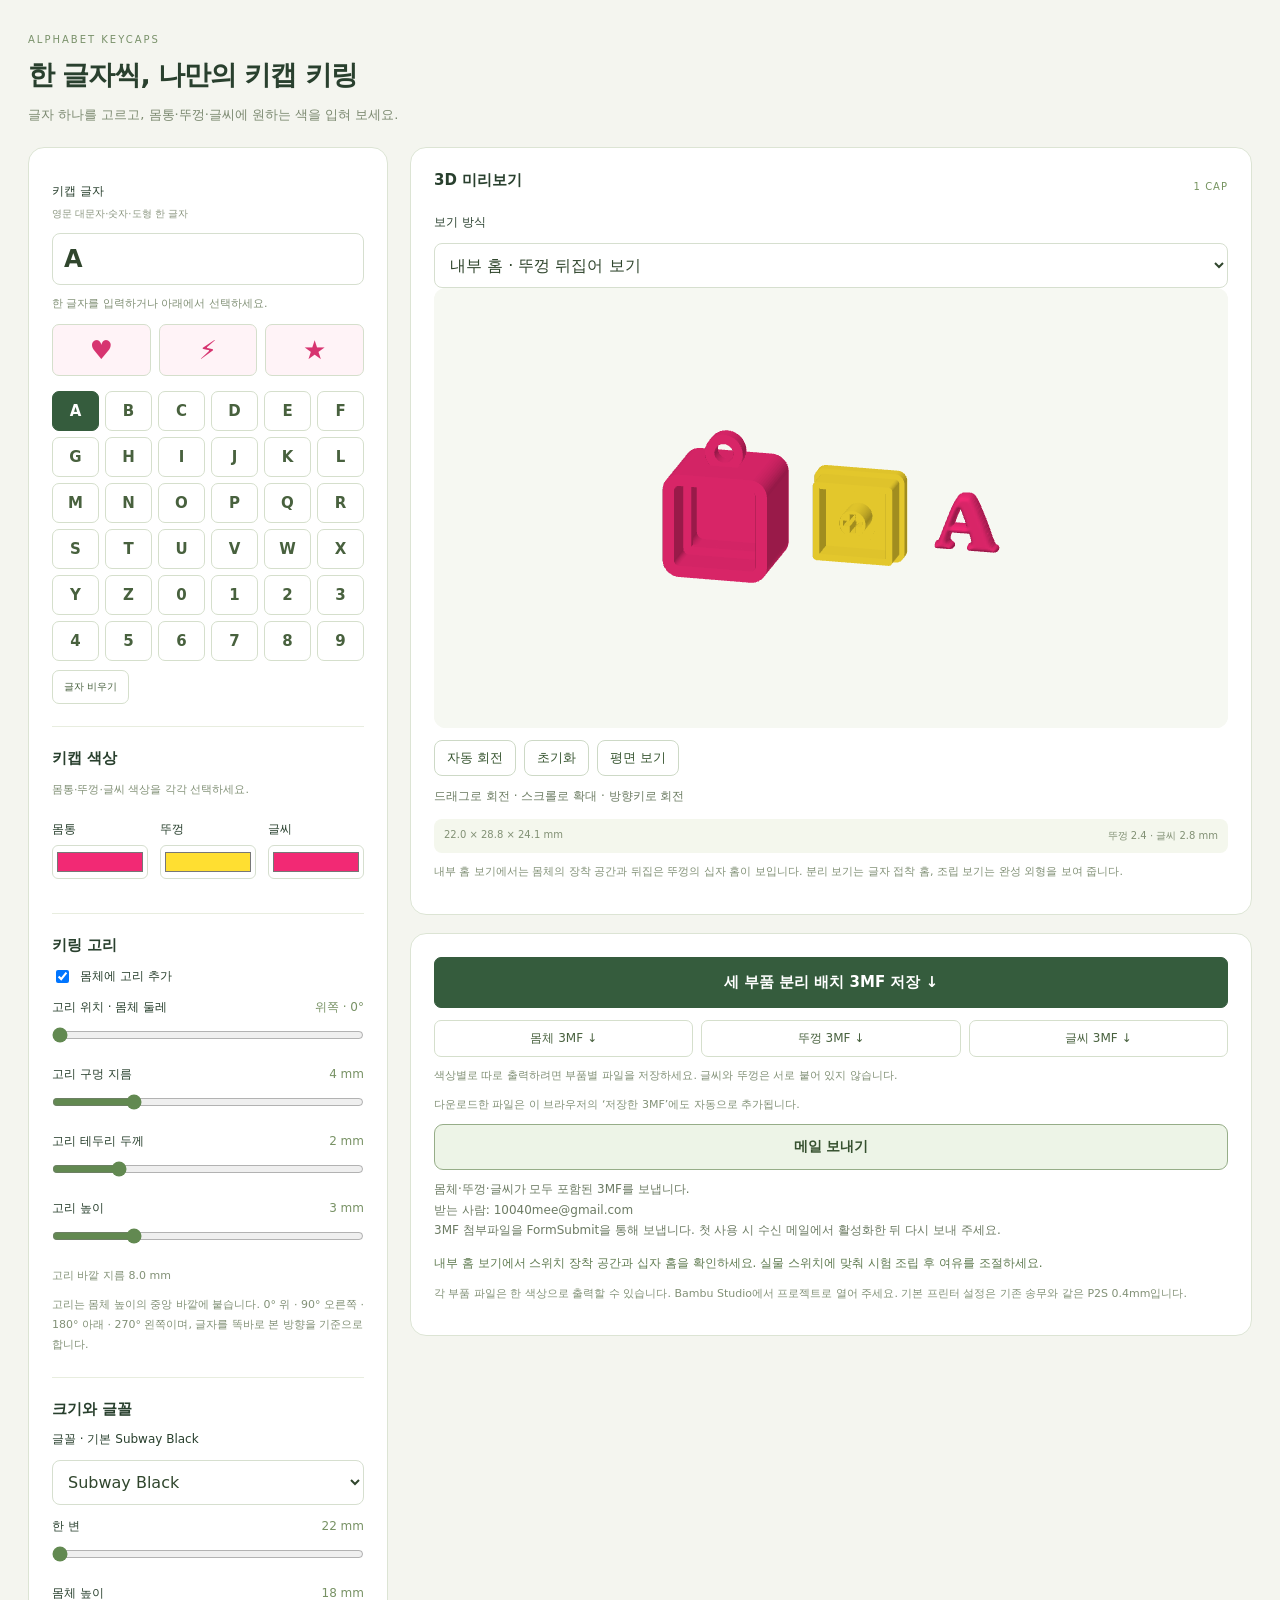
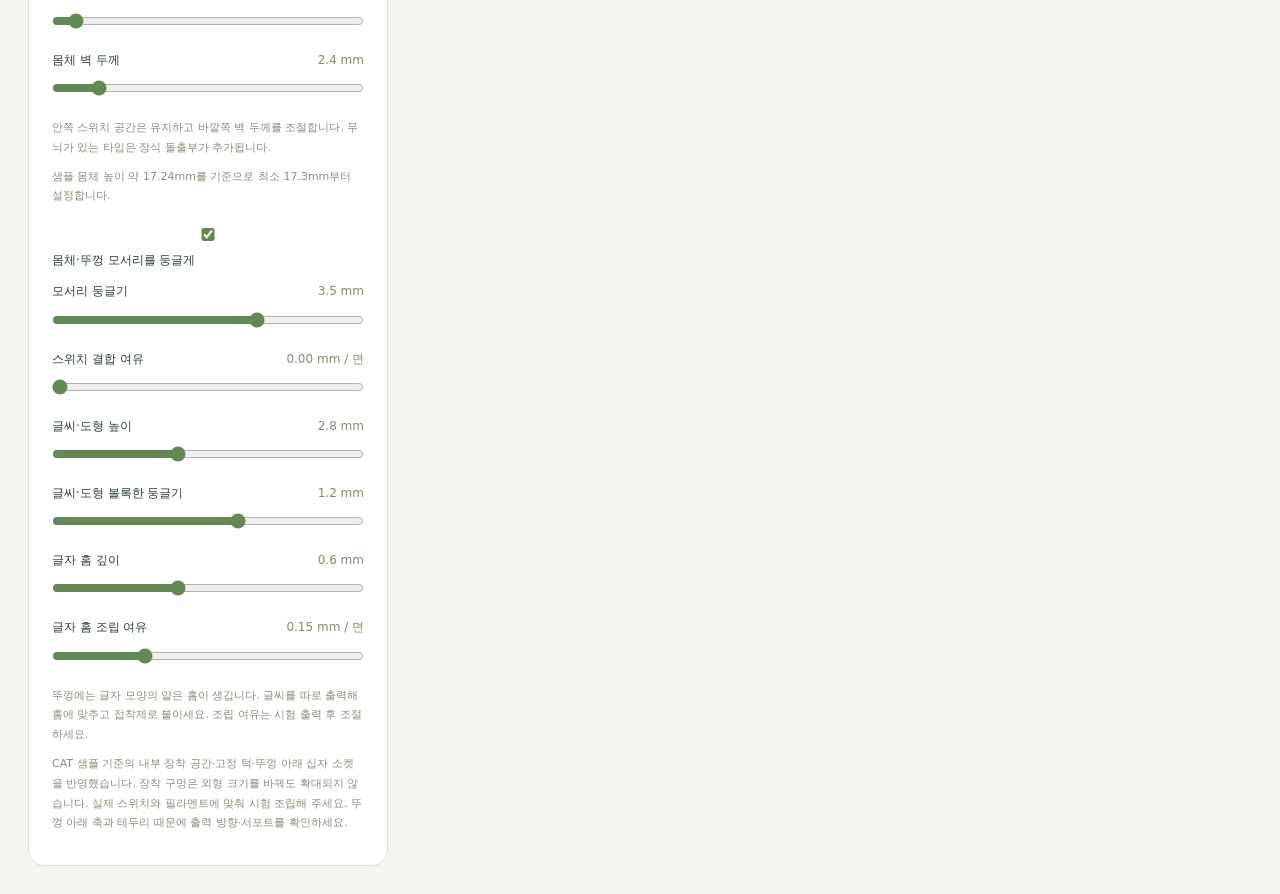
==== commit 362a56ab: "Add plain connected keycap bodies and adjustable wall thickness" ====
--- a/tools/Alphabet_Keycaps.html
+++ b/tools/Alphabet_Keycaps.html
@@ -3,6 +3,6 @@
 <label for="capName">키캡 글자 <small>영문 대문자·숫자·도형 한 글자</small></label><input id="capName" value="A" maxlength="2" autocomplete="off" spellcheck="false" aria-label="키캡에 넣을 한 글자"><p class="hint">한 글자를 입력하거나 아래에서 선택하세요.</p><div id="symbolChoices" class="symbol-choices" aria-label="하트 번개 별 선택"></div><div id="alphabet" class="alphabet" aria-label="알파벳과 숫자 선택"></div><div class="row"><button type="button" id="resetName">글자 비우기</button></div>
 <div class="divider"></div><h2>키캡 색상</h2><p class="hint">몸통·뚜껑·글씨 색상을 각각 선택하세요.</p><div class="colors"><label>몸통<input type="color" id="bodyColor" value="#F22974"></label><label>뚜껑<input type="color" id="topColor" value="#FFDF31"></label><label>글씨<input type="color" id="letterColor" value="#F22974"></label></div>
 <div class="divider"></div><h2>키링 고리</h2><label class="check"><input type="checkbox" id="withRing" checked>몸체에 고리 추가</label><div class="dimensions-controls"><label>고리 위치 · 몸체 둘레 <output id="ringAngleOut">위쪽 · 0°</output><input type="range" id="ringAngle" min="0" max="360" step="5" value="0" disabled></label><label>고리 구멍 지름 <output id="ringHoleOut">4 mm</output><input type="range" id="ringHole" min="2" max="10" step=".5" value="4" disabled></label><label>고리 테두리 두께 <output id="ringWallOut">2 mm</output><input type="range" id="ringWall" min="1.5" max="4" step=".5" value="2" disabled></label><label>고리 높이 <output id="ringThicknessOut">3 mm</output><input type="range" id="ringThickness" min="2" max="6" step=".5" value="3" disabled></label></div><p id="ringOuterOut" class="hint">고리 바깥 지름 8.0 mm</p><p class="hint">고리는 몸체 높이의 중앙 바깥에 붙습니다. 0° 위 · 90° 오른쪽 · 180° 아래 · 270° 왼쪽이며, 글자를 똑바로 본 방향을 기준으로 합니다.</p>
-<div class="divider"></div><h2>크기와 글꼴</h2><label for="capFont">글꼴 · 기본 Subway Black</label><select id="capFont"></select><div class="dimensions-controls"><label>한 변 <output id="sizeOut">22 mm</output><input type="range" id="capSize" min="22" max="32" step="1" value="22"></label><label>몸체 높이 <output id="heightOut">18 mm</output><input type="range" id="capHeight" min="17.3" max="30" step=".1" value="18"></label><p class="hint">샘플 몸체 높이 약 17.24mm를 기준으로 최소 17.3mm부터 설정합니다.</p><label class="check"><input type="checkbox" id="roundCorners" checked>몸체·뚜껑 모서리를 둥글게</label><label>모서리 둥글기 <output id="radiusOut">3.5 mm</output><input type="range" id="cornerRadius" min=".5" max="5" step=".1" value="3.5"></label><label>스위치 결합 여유 <output id="switchFitOut">0.00 mm / 면</output><input type="range" id="switchFit" min="0" max=".2" step=".01" value="0"></label><label>글씨·도형 높이 <output id="glyphThicknessOut">2.8 mm</output><input type="range" id="glyphThickness" min="2" max="4" step=".1" value="2.8"></label><label>글씨·도형 볼록한 둥글기 <output id="glyphRoundOut">1.2 mm</output><input type="range" id="glyphRound" min="0" max="2" step=".1" value="1.2"></label><label>글자 홈 깊이 <output id="recessOut">0.6 mm</output><input type="range" id="recessDepth" min=".2" max="1.2" step=".1" value=".6"></label><label>글자 홈 조립 여유 <output id="clearanceOut">0.15 mm / 면</output><input type="range" id="fitClearance" min=".05" max=".4" step=".05" value=".15"></label></div><p class="hint">뚜껑에는 글자 모양의 얕은 홈이 생깁니다. 글씨를 따로 출력해 홈에 맞추고 접착제로 붙이세요. 조립 여유는 시험 출력 후 조절하세요.</p><p class="hint">CAT 샘플 기준의 내부 장착 공간·고정 턱·뚜껑 아래 십자 소켓을 반영했습니다. 장착 구멍은 외형 크기를 바꿔도 확대되지 않습니다. 실제 스위치와 필라멘트에 맞춰 시험 조립해 주세요. 뚜껑 아래 축과 테두리 때문에 출력 방향·서포트를 확인하세요.</p>
+<div class="divider"></div><h2>크기와 글꼴</h2><label for="capFont">글꼴 · 기본 Subway Black</label><select id="capFont"></select><div class="dimensions-controls"><label>한 변 <output id="sizeOut">22 mm</output><input type="range" id="capSize" min="22" max="32" step="1" value="22"></label><label>몸체 높이 <output id="heightOut">18 mm</output><input type="range" id="capHeight" min="17.3" max="30" step=".1" value="18"></label><label>몸체 벽 두께 <output id="bodyThicknessOut">2.4 mm</output><input type="range" id="bodyThickness" min="2" max="5" step=".1" value="2.4"></label><p class="hint">안쪽 스위치 공간은 유지하고 바깥쪽 벽 두께를 조절합니다. 무늬가 있는 타입은 장식 돌출부가 추가됩니다.</p><p class="hint">샘플 몸체 높이 약 17.24mm를 기준으로 최소 17.3mm부터 설정합니다.</p><label class="check"><input type="checkbox" id="roundCorners" checked>몸체·뚜껑 모서리를 둥글게</label><label>모서리 둥글기 <output id="radiusOut">3.5 mm</output><input type="range" id="cornerRadius" min=".5" max="5" step=".1" value="3.5"></label><label>스위치 결합 여유 <output id="switchFitOut">0.00 mm / 면</output><input type="range" id="switchFit" min="0" max=".2" step=".01" value="0"></label><label>글씨·도형 높이 <output id="glyphThicknessOut">2.8 mm</output><input type="range" id="glyphThickness" min="2" max="4" step=".1" value="2.8"></label><label>글씨·도형 볼록한 둥글기 <output id="glyphRoundOut">1.2 mm</output><input type="range" id="glyphRound" min="0" max="2" step=".1" value="1.2"></label><label>글자 홈 깊이 <output id="recessOut">0.6 mm</output><input type="range" id="recessDepth" min=".2" max="1.2" step=".1" value=".6"></label><label>글자 홈 조립 여유 <output id="clearanceOut">0.15 mm / 면</output><input type="range" id="fitClearance" min=".05" max=".4" step=".05" value=".15"></label></div><p class="hint">뚜껑에는 글자 모양의 얕은 홈이 생깁니다. 글씨를 따로 출력해 홈에 맞추고 접착제로 붙이세요. 조립 여유는 시험 출력 후 조절하세요.</p><p class="hint">CAT 샘플 기준의 내부 장착 공간·고정 턱·뚜껑 아래 십자 소켓을 반영했습니다. 장착 구멍은 외형 크기를 바꿔도 확대되지 않습니다. 실제 스위치와 필라멘트에 맞춰 시험 조립해 주세요. 뚜껑 아래 축과 테두리 때문에 출력 방향·서포트를 확인하세요.</p>
 </section><aside class="result"><section class="panel preview"><div class="preview-title"><h2>3D 미리보기</h2><span id="capCount">1 CAP</span></div><label for="previewMode">보기 방식</label><select id="previewMode"><option value="inside" selected>내부 홈 · 뚜껑 뒤집어 보기</option><option value="assembled">조립 모습</option><option value="separate">부품 분리 · 글자 홈 확인</option></select><canvas id="capPreview" width="1000" height="700" aria-label="알파벳 키캡 평면 미리보기"></canvas><div class="measurements"><span id="capDimensions"></span><span>뚜껑 2.4 · 글씨 <output id="glyphHeightNote">2.8</output> mm</span></div><p class="hint">내부 홈 보기에서는 몸체의 장착 공간과 뒤집은 뚜껑의 십자 홈이 보입니다. 분리 보기는 글자 접착 홈, 조립 보기는 완성 외형을 보여 줍니다.</p></section><section class="panel save"><button type="button" id="capDownload" class="primary" disabled>세 부품 분리 배치 3MF 저장 ↓</button><div class="part-downloads"><button type="button" id="bodyDownload" disabled>몸체 3MF ↓</button><button type="button" id="lidDownload" disabled>뚜껑 3MF ↓</button><button type="button" id="letterDownload" disabled>글씨 3MF ↓</button></div><p class="hint">색상별로 따로 출력하려면 부품별 파일을 저장하세요. 글씨와 뚜껑은 서로 붙어 있지 않습니다.</p><p class="hint">다운로드한 파일은 이 브라우저의 ‘저장한 3MF’에도 자동으로 추가됩니다.</p><button type="button" id="capSendMail" class="keyring-mail-button" disabled>메일 보내기</button><p class="keyring-mail-note">몸체·뚜껑·글씨가 모두 포함된 3MF를 보냅니다.<br>받는 사람: 10040mee@gmail.com<br>3MF 첨부파일을 FormSubmit을 통해 보냅니다. 첫 사용 시 수신 메일에서 활성화한 뒤 다시 보내 주세요.</p><p id="capStatus" role="status">글꼴을 준비하고 있습니다…</p><p class="hint">각 부품 파일은 한 색상으로 출력할 수 있습니다. Bambu Studio에서 프로젝트로 열어 주세요. 기본 프린터 설정은 기존 송무와 같은 P2S 0.4mm입니다.</p></section></aside></div></main>
-<script src="assets/keyring-records.js?v=keycaps-records-9"></script><script src="assets/clipper.js"></script><script src="assets/earcut.js"></script><script src="assets/fflate.js"></script><script src="assets/opentype.js"></script><script src="assets/mesh-utils.js?v=keycaps-ring-8"></script><script src="assets/name-keyring-core.js?v=keycaps-1"></script><script src="assets/bambu-project-defaults.js?v=keycaps-1"></script><script src="assets/bambu-3mf.js?v=keycaps-ring-8"></script><script src="assets/keycap-core.js?v=puffy-glyphs-17"></script><script src="assets/keyring-3d.js?v=puffy-glyphs-17"></script><script src="../fonts/keyring-fonts.js?v=chicalo-1"></script><script src="../fonts/keyring-font-12.js"></script><script src="../fonts/keyring-font-14.js"></script><script src="../fonts/keyring-font-15.js"></script><script src="../fonts/keyring-font-16.js"></script><script src="../fonts/keyring-font-17.js"></script><script src="assets/keycap-editor.js?v=font-defaults-18"></script></body></html>
+<script src="assets/keyring-records.js?v=keycaps-records-9"></script><script src="assets/clipper.js"></script><script src="assets/earcut.js"></script><script src="assets/fflate.js"></script><script src="assets/opentype.js"></script><script src="assets/mesh-utils.js?v=keycaps-ring-8"></script><script src="assets/name-keyring-core.js?v=keycaps-1"></script><script src="assets/bambu-project-defaults.js?v=keycaps-1"></script><script src="assets/bambu-3mf.js?v=keycaps-ring-8"></script><script src="assets/keycap-core.js?v=body-thickness-19"></script><script src="assets/keyring-3d.js?v=puffy-glyphs-17"></script><script src="../fonts/keyring-fonts.js?v=chicalo-1"></script><script src="../fonts/keyring-font-12.js"></script><script src="../fonts/keyring-font-14.js"></script><script src="../fonts/keyring-font-15.js"></script><script src="../fonts/keyring-font-16.js"></script><script src="../fonts/keyring-font-17.js"></script><script src="assets/keycap-editor.js?v=body-thickness-19"></script></body></html>
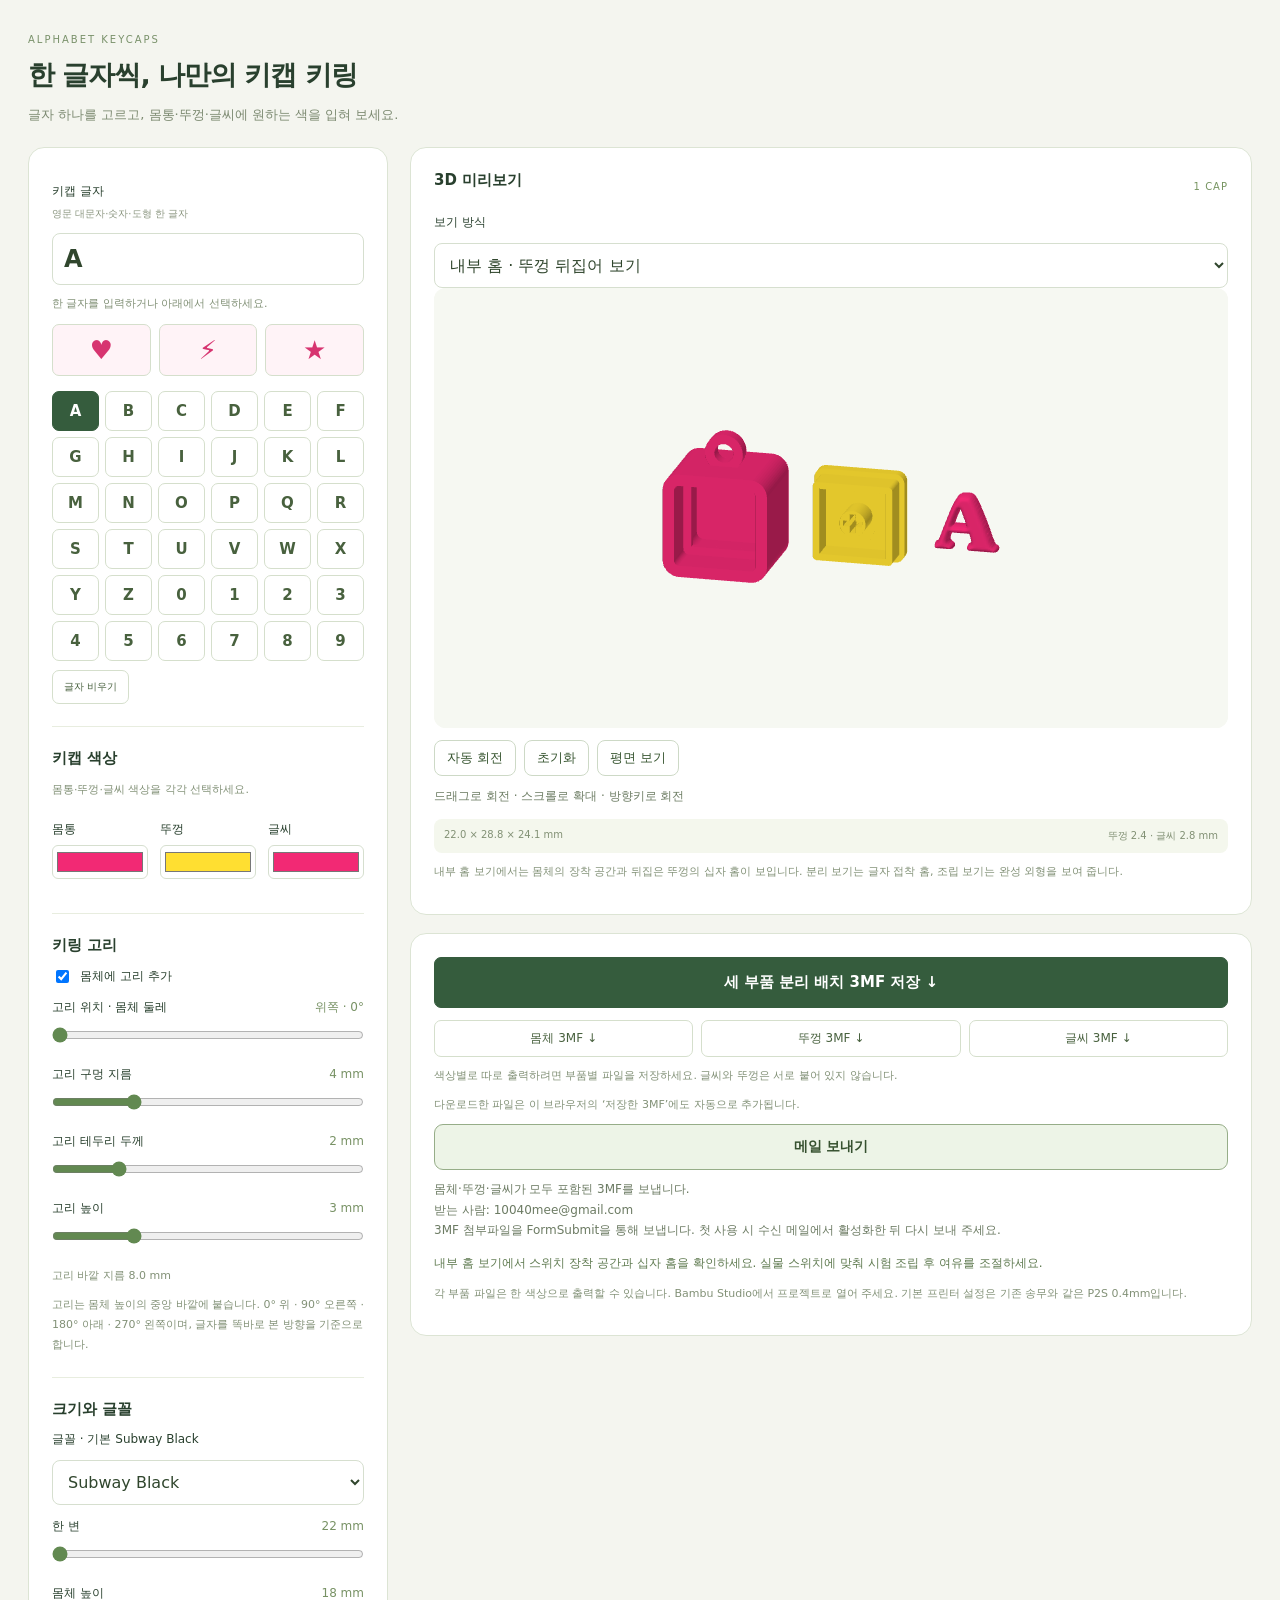
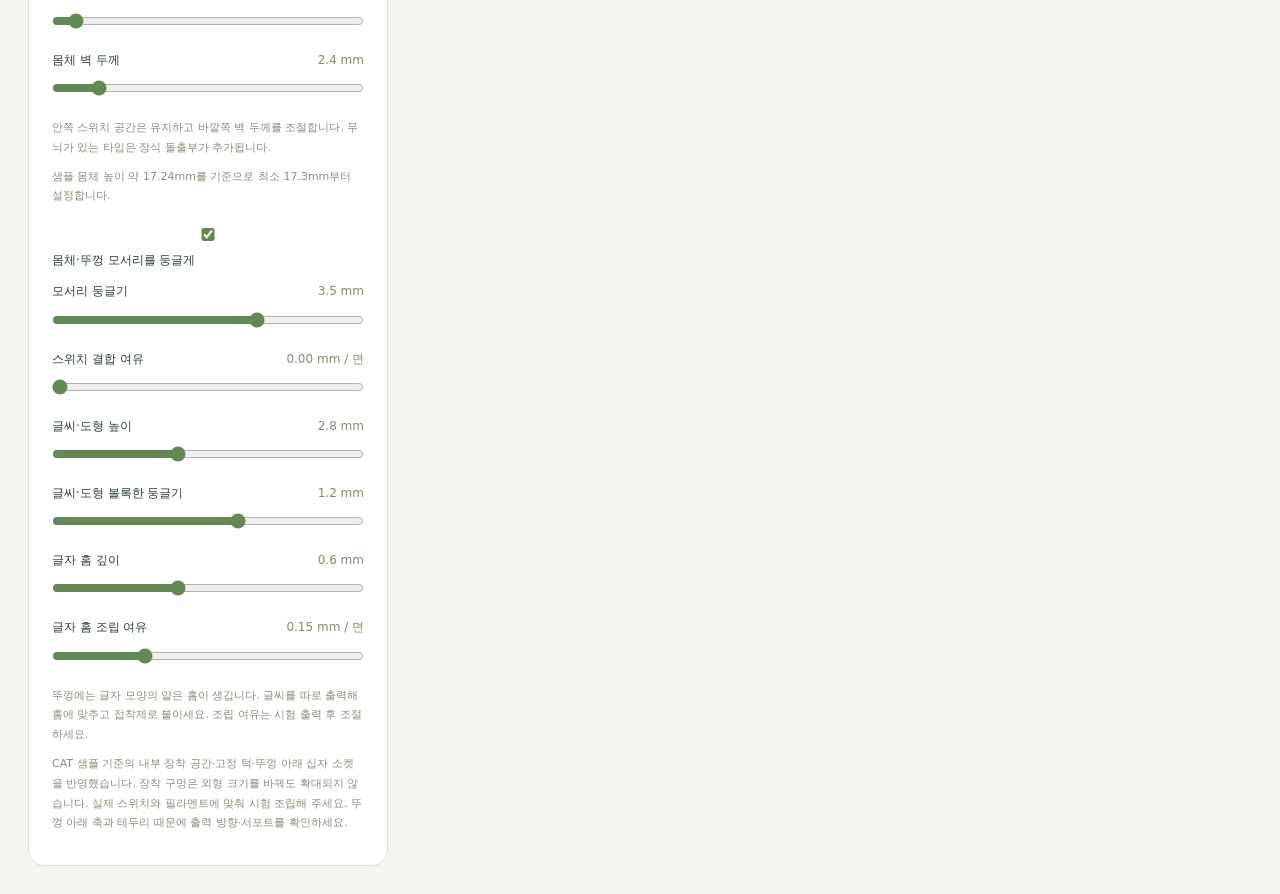
==== commit 81d6c872: "Reduce default frill wall thickness to 1.8 mm" ====
--- a/tools/Alphabet_Keycaps.html
+++ b/tools/Alphabet_Keycaps.html
@@ -5,4 +5,4 @@
 <div class="divider"></div><h2>키링 고리</h2><label class="check"><input type="checkbox" id="withRing" checked>몸체에 고리 추가</label><div class="dimensions-controls"><label>고리 위치 · 몸체 둘레 <output id="ringAngleOut">위쪽 · 0°</output><input type="range" id="ringAngle" min="0" max="360" step="5" value="0" disabled></label><label>고리 구멍 지름 <output id="ringHoleOut">4 mm</output><input type="range" id="ringHole" min="2" max="10" step=".5" value="4" disabled></label><label>고리 테두리 두께 <output id="ringWallOut">2 mm</output><input type="range" id="ringWall" min="1.5" max="4" step=".5" value="2" disabled></label><label>고리 높이 <output id="ringThicknessOut">3 mm</output><input type="range" id="ringThickness" min="2" max="6" step=".5" value="3" disabled></label></div><p id="ringOuterOut" class="hint">고리 바깥 지름 8.0 mm</p><p class="hint">고리는 몸체 높이의 중앙 바깥에 붙습니다. 0° 위 · 90° 오른쪽 · 180° 아래 · 270° 왼쪽이며, 글자를 똑바로 본 방향을 기준으로 합니다.</p>
 <div class="divider"></div><h2>크기와 글꼴</h2><label for="capFont">글꼴 · 기본 Subway Black</label><select id="capFont"></select><div class="dimensions-controls"><label>한 변 <output id="sizeOut">22 mm</output><input type="range" id="capSize" min="22" max="32" step="1" value="22"></label><label>몸체 높이 <output id="heightOut">18 mm</output><input type="range" id="capHeight" min="17.3" max="30" step=".1" value="18"></label><label>몸체 벽 두께 <output id="bodyThicknessOut">2.4 mm</output><input type="range" id="bodyThickness" min="2" max="5" step=".1" value="2.4"></label><p class="hint">안쪽 스위치 공간은 유지하고 바깥쪽 벽 두께를 조절합니다. 무늬가 있는 타입은 장식 돌출부가 추가됩니다.</p><p class="hint">샘플 몸체 높이 약 17.24mm를 기준으로 최소 17.3mm부터 설정합니다.</p><label class="check"><input type="checkbox" id="roundCorners" checked>몸체·뚜껑 모서리를 둥글게</label><label>모서리 둥글기 <output id="radiusOut">3.5 mm</output><input type="range" id="cornerRadius" min=".5" max="5" step=".1" value="3.5"></label><label>스위치 결합 여유 <output id="switchFitOut">0.00 mm / 면</output><input type="range" id="switchFit" min="0" max=".2" step=".01" value="0"></label><label>글씨·도형 높이 <output id="glyphThicknessOut">2.8 mm</output><input type="range" id="glyphThickness" min="2" max="4" step=".1" value="2.8"></label><label>글씨·도형 볼록한 둥글기 <output id="glyphRoundOut">1.2 mm</output><input type="range" id="glyphRound" min="0" max="2" step=".1" value="1.2"></label><label>글자 홈 깊이 <output id="recessOut">0.6 mm</output><input type="range" id="recessDepth" min=".2" max="1.2" step=".1" value=".6"></label><label>글자 홈 조립 여유 <output id="clearanceOut">0.15 mm / 면</output><input type="range" id="fitClearance" min=".05" max=".4" step=".05" value=".15"></label></div><p class="hint">뚜껑에는 글자 모양의 얕은 홈이 생깁니다. 글씨를 따로 출력해 홈에 맞추고 접착제로 붙이세요. 조립 여유는 시험 출력 후 조절하세요.</p><p class="hint">CAT 샘플 기준의 내부 장착 공간·고정 턱·뚜껑 아래 십자 소켓을 반영했습니다. 장착 구멍은 외형 크기를 바꿔도 확대되지 않습니다. 실제 스위치와 필라멘트에 맞춰 시험 조립해 주세요. 뚜껑 아래 축과 테두리 때문에 출력 방향·서포트를 확인하세요.</p>
 </section><aside class="result"><section class="panel preview"><div class="preview-title"><h2>3D 미리보기</h2><span id="capCount">1 CAP</span></div><label for="previewMode">보기 방식</label><select id="previewMode"><option value="inside" selected>내부 홈 · 뚜껑 뒤집어 보기</option><option value="assembled">조립 모습</option><option value="separate">부품 분리 · 글자 홈 확인</option></select><canvas id="capPreview" width="1000" height="700" aria-label="알파벳 키캡 평면 미리보기"></canvas><div class="measurements"><span id="capDimensions"></span><span>뚜껑 2.4 · 글씨 <output id="glyphHeightNote">2.8</output> mm</span></div><p class="hint">내부 홈 보기에서는 몸체의 장착 공간과 뒤집은 뚜껑의 십자 홈이 보입니다. 분리 보기는 글자 접착 홈, 조립 보기는 완성 외형을 보여 줍니다.</p></section><section class="panel save"><button type="button" id="capDownload" class="primary" disabled>세 부품 분리 배치 3MF 저장 ↓</button><div class="part-downloads"><button type="button" id="bodyDownload" disabled>몸체 3MF ↓</button><button type="button" id="lidDownload" disabled>뚜껑 3MF ↓</button><button type="button" id="letterDownload" disabled>글씨 3MF ↓</button></div><p class="hint">색상별로 따로 출력하려면 부품별 파일을 저장하세요. 글씨와 뚜껑은 서로 붙어 있지 않습니다.</p><p class="hint">다운로드한 파일은 이 브라우저의 ‘저장한 3MF’에도 자동으로 추가됩니다.</p><button type="button" id="capSendMail" class="keyring-mail-button" disabled>메일 보내기</button><p class="keyring-mail-note">몸체·뚜껑·글씨가 모두 포함된 3MF를 보냅니다.<br>받는 사람: 10040mee@gmail.com<br>3MF 첨부파일을 FormSubmit을 통해 보냅니다. 첫 사용 시 수신 메일에서 활성화한 뒤 다시 보내 주세요.</p><p id="capStatus" role="status">글꼴을 준비하고 있습니다…</p><p class="hint">각 부품 파일은 한 색상으로 출력할 수 있습니다. Bambu Studio에서 프로젝트로 열어 주세요. 기본 프린터 설정은 기존 송무와 같은 P2S 0.4mm입니다.</p></section></aside></div></main>
-<script src="assets/keyring-records.js?v=keycaps-records-9"></script><script src="assets/clipper.js"></script><script src="assets/earcut.js"></script><script src="assets/fflate.js"></script><script src="assets/opentype.js"></script><script src="assets/mesh-utils.js?v=keycaps-ring-8"></script><script src="assets/name-keyring-core.js?v=keycaps-1"></script><script src="assets/bambu-project-defaults.js?v=keycaps-1"></script><script src="assets/bambu-3mf.js?v=keycaps-ring-8"></script><script src="assets/keycap-core.js?v=body-thickness-19"></script><script src="assets/keyring-3d.js?v=puffy-glyphs-17"></script><script src="../fonts/keyring-fonts.js?v=chicalo-1"></script><script src="../fonts/keyring-font-12.js"></script><script src="../fonts/keyring-font-14.js"></script><script src="../fonts/keyring-font-15.js"></script><script src="../fonts/keyring-font-16.js"></script><script src="../fonts/keyring-font-17.js"></script><script src="assets/keycap-editor.js?v=body-thickness-19"></script></body></html>
+<script src="assets/keyring-records.js?v=keycaps-records-9"></script><script src="assets/clipper.js"></script><script src="assets/earcut.js"></script><script src="assets/fflate.js"></script><script src="assets/opentype.js"></script><script src="assets/mesh-utils.js?v=keycaps-ring-8"></script><script src="assets/name-keyring-core.js?v=keycaps-1"></script><script src="assets/bambu-project-defaults.js?v=keycaps-1"></script><script src="assets/bambu-3mf.js?v=keycaps-ring-8"></script><script src="assets/keycap-core.js?v=frill-thinner-20"></script><script src="assets/keyring-3d.js?v=puffy-glyphs-17"></script><script src="../fonts/keyring-fonts.js?v=chicalo-1"></script><script src="../fonts/keyring-font-12.js"></script><script src="../fonts/keyring-font-14.js"></script><script src="../fonts/keyring-font-15.js"></script><script src="../fonts/keyring-font-16.js"></script><script src="../fonts/keyring-font-17.js"></script><script src="assets/keycap-editor.js?v=frill-thinner-20"></script></body></html>
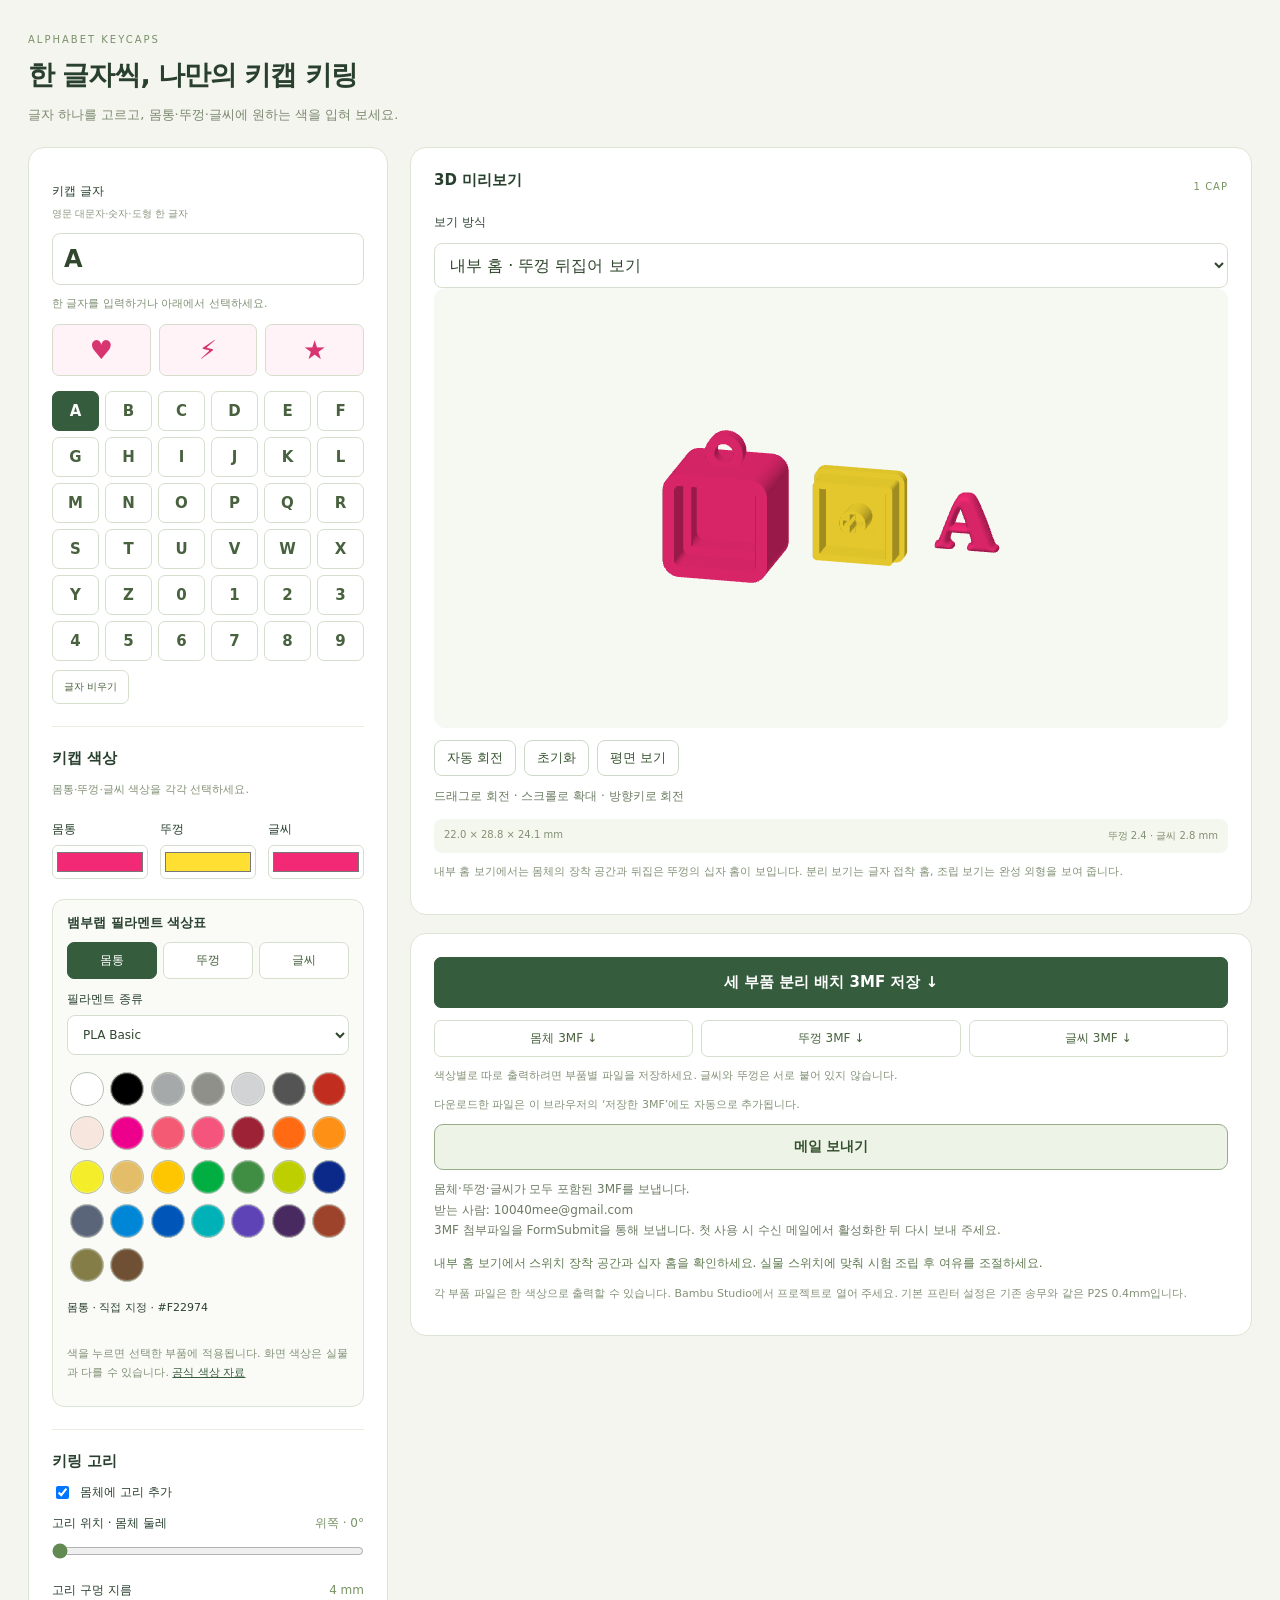
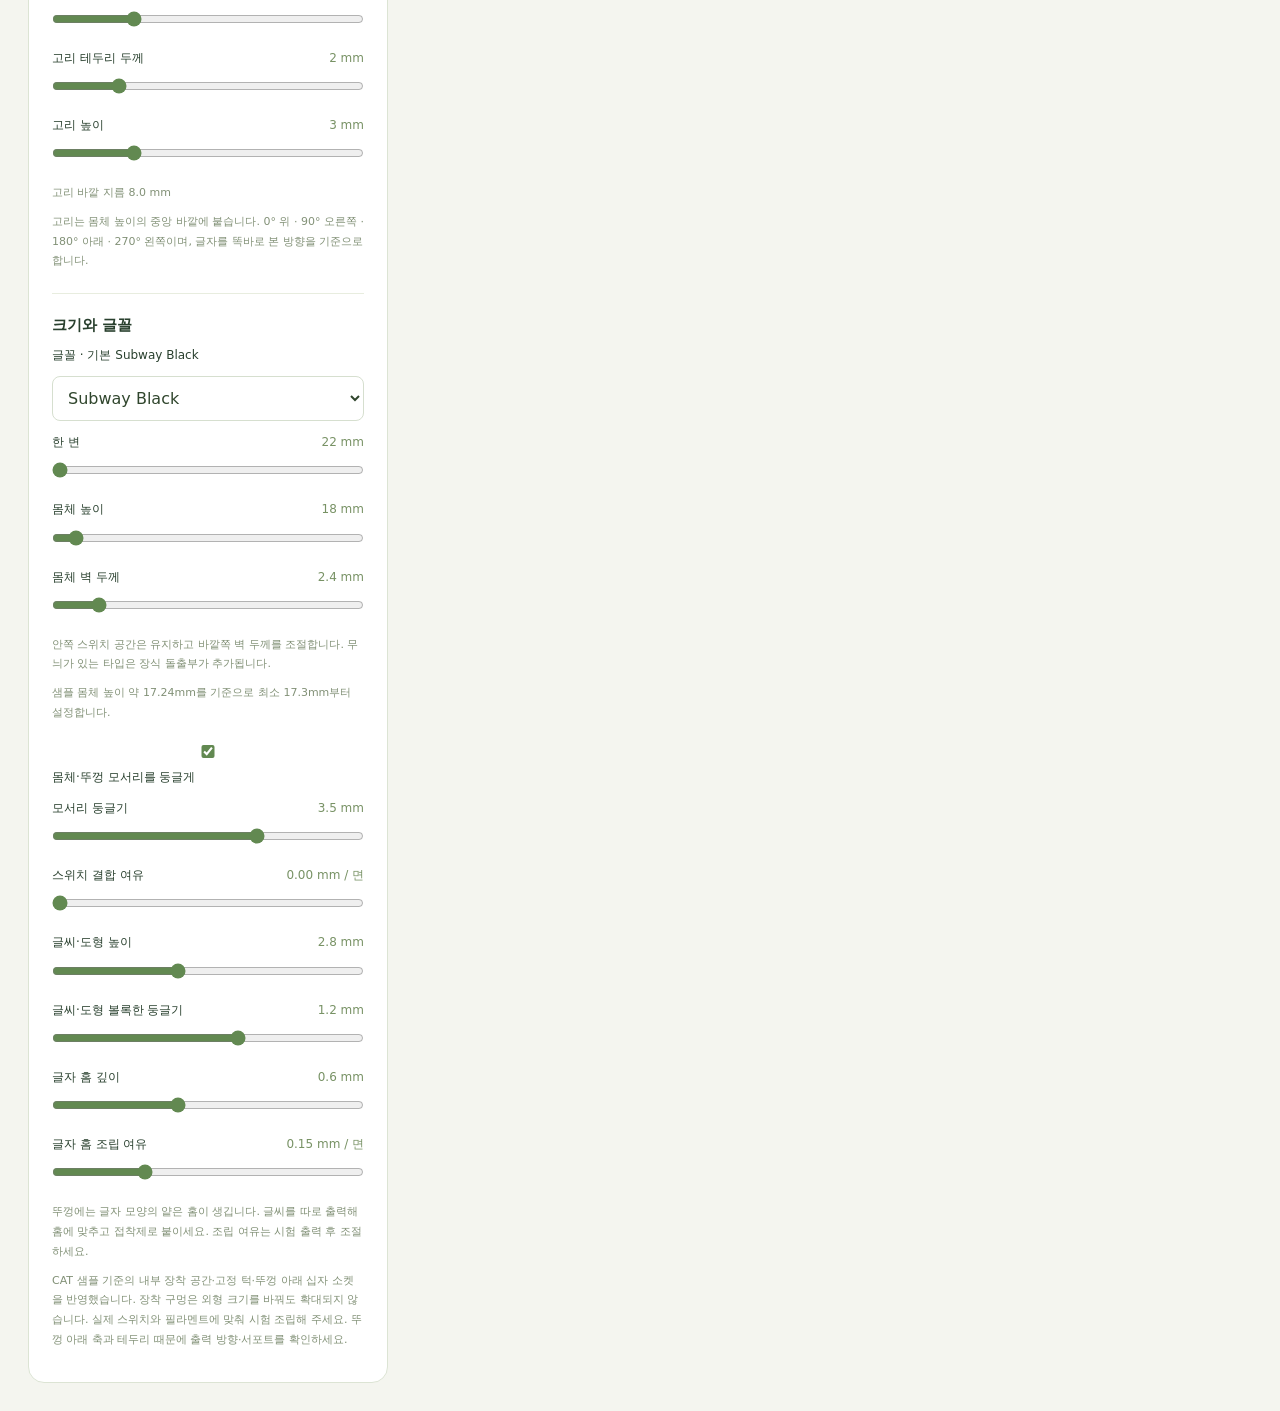
==== commit 57f9948c: "Add Bambu filament swatches for independent keycap part colours" ====
--- a/tools/Alphabet_Keycaps.html
+++ b/tools/Alphabet_Keycaps.html
@@ -1,8 +1,8 @@
-<!doctype html><html lang="ko"><head><meta charset="utf-8"><meta name="viewport" content="width=device-width,initial-scale=1"><title>알파벳 키캡 만들기</title><link rel="stylesheet" href="assets/keyring-3d.css?v=3d-2"><link rel="stylesheet" href="assets/keycap.css?v=keycaps-symbols-13"><link rel="stylesheet" href="assets/keyring-records.css?v=keycaps-records-9"><link rel="stylesheet" href="assets/keyring-mail.css?v=mail-2"><script src="assets/keyring-mail.js?v=mail-2"></script></head>
+<!doctype html><html lang="ko"><head><meta charset="utf-8"><meta name="viewport" content="width=device-width,initial-scale=1"><title>알파벳 키캡 만들기</title><link rel="stylesheet" href="assets/keyring-3d.css?v=3d-2"><link rel="stylesheet" href="assets/keycap.css?v=filament-palette-21"><link rel="stylesheet" href="assets/keyring-records.css?v=keycaps-records-9"><link rel="stylesheet" href="assets/keyring-mail.css?v=mail-2"><script src="assets/keyring-mail.js?v=mail-2"></script></head>
 <body><main><section class="intro"><span>ALPHABET KEYCAPS</span><h1>한 글자씩, 나만의 키캡 키링</h1><p>글자 하나를 고르고, 몸통·뚜껑·글씨에 원하는 색을 입혀 보세요.</p></section><div class="layout"><section class="controls panel">
 <label for="capName">키캡 글자 <small>영문 대문자·숫자·도형 한 글자</small></label><input id="capName" value="A" maxlength="2" autocomplete="off" spellcheck="false" aria-label="키캡에 넣을 한 글자"><p class="hint">한 글자를 입력하거나 아래에서 선택하세요.</p><div id="symbolChoices" class="symbol-choices" aria-label="하트 번개 별 선택"></div><div id="alphabet" class="alphabet" aria-label="알파벳과 숫자 선택"></div><div class="row"><button type="button" id="resetName">글자 비우기</button></div>
-<div class="divider"></div><h2>키캡 색상</h2><p class="hint">몸통·뚜껑·글씨 색상을 각각 선택하세요.</p><div class="colors"><label>몸통<input type="color" id="bodyColor" value="#F22974"></label><label>뚜껑<input type="color" id="topColor" value="#FFDF31"></label><label>글씨<input type="color" id="letterColor" value="#F22974"></label></div>
+<div class="divider"></div><h2>키캡 색상</h2><p class="hint">몸통·뚜껑·글씨 색상을 각각 선택하세요.</p><div class="colors"><label>몸통<input type="color" id="bodyColor" value="#F22974"></label><label>뚜껑<input type="color" id="topColor" value="#FFDF31"></label><label>글씨<input type="color" id="letterColor" value="#F22974"></label></div><section class="filament-palette" aria-label="뱀부랩 필라멘트 색상표"><h3>뱀부랩 필라멘트 색상표</h3><div id="filamentTargets" class="filament-targets" role="group" aria-label="색상 적용 부품"></div><label for="filamentFamily">필라멘트 종류<select id="filamentFamily"></select></label><div id="filamentSwatches" class="filament-swatches" role="group" aria-label="필라멘트 색상 선택"></div><p id="filamentSelection" class="filament-selection" aria-live="polite"></p><p class="hint">색을 누르면 선택한 부품에 적용됩니다. 화면 색상은 실물과 다를 수 있습니다. <a href="https://github.com/bambulab/BambuStudio/blob/master/resources/profiles/BBL/filament/filaments_color_codes.json" target="_blank" rel="noopener">공식 색상 자료</a></p></section>
 <div class="divider"></div><h2>키링 고리</h2><label class="check"><input type="checkbox" id="withRing" checked>몸체에 고리 추가</label><div class="dimensions-controls"><label>고리 위치 · 몸체 둘레 <output id="ringAngleOut">위쪽 · 0°</output><input type="range" id="ringAngle" min="0" max="360" step="5" value="0" disabled></label><label>고리 구멍 지름 <output id="ringHoleOut">4 mm</output><input type="range" id="ringHole" min="2" max="10" step=".5" value="4" disabled></label><label>고리 테두리 두께 <output id="ringWallOut">2 mm</output><input type="range" id="ringWall" min="1.5" max="4" step=".5" value="2" disabled></label><label>고리 높이 <output id="ringThicknessOut">3 mm</output><input type="range" id="ringThickness" min="2" max="6" step=".5" value="3" disabled></label></div><p id="ringOuterOut" class="hint">고리 바깥 지름 8.0 mm</p><p class="hint">고리는 몸체 높이의 중앙 바깥에 붙습니다. 0° 위 · 90° 오른쪽 · 180° 아래 · 270° 왼쪽이며, 글자를 똑바로 본 방향을 기준으로 합니다.</p>
 <div class="divider"></div><h2>크기와 글꼴</h2><label for="capFont">글꼴 · 기본 Subway Black</label><select id="capFont"></select><div class="dimensions-controls"><label>한 변 <output id="sizeOut">22 mm</output><input type="range" id="capSize" min="22" max="32" step="1" value="22"></label><label>몸체 높이 <output id="heightOut">18 mm</output><input type="range" id="capHeight" min="17.3" max="30" step=".1" value="18"></label><label>몸체 벽 두께 <output id="bodyThicknessOut">2.4 mm</output><input type="range" id="bodyThickness" min="2" max="5" step=".1" value="2.4"></label><p class="hint">안쪽 스위치 공간은 유지하고 바깥쪽 벽 두께를 조절합니다. 무늬가 있는 타입은 장식 돌출부가 추가됩니다.</p><p class="hint">샘플 몸체 높이 약 17.24mm를 기준으로 최소 17.3mm부터 설정합니다.</p><label class="check"><input type="checkbox" id="roundCorners" checked>몸체·뚜껑 모서리를 둥글게</label><label>모서리 둥글기 <output id="radiusOut">3.5 mm</output><input type="range" id="cornerRadius" min=".5" max="5" step=".1" value="3.5"></label><label>스위치 결합 여유 <output id="switchFitOut">0.00 mm / 면</output><input type="range" id="switchFit" min="0" max=".2" step=".01" value="0"></label><label>글씨·도형 높이 <output id="glyphThicknessOut">2.8 mm</output><input type="range" id="glyphThickness" min="2" max="4" step=".1" value="2.8"></label><label>글씨·도형 볼록한 둥글기 <output id="glyphRoundOut">1.2 mm</output><input type="range" id="glyphRound" min="0" max="2" step=".1" value="1.2"></label><label>글자 홈 깊이 <output id="recessOut">0.6 mm</output><input type="range" id="recessDepth" min=".2" max="1.2" step=".1" value=".6"></label><label>글자 홈 조립 여유 <output id="clearanceOut">0.15 mm / 면</output><input type="range" id="fitClearance" min=".05" max=".4" step=".05" value=".15"></label></div><p class="hint">뚜껑에는 글자 모양의 얕은 홈이 생깁니다. 글씨를 따로 출력해 홈에 맞추고 접착제로 붙이세요. 조립 여유는 시험 출력 후 조절하세요.</p><p class="hint">CAT 샘플 기준의 내부 장착 공간·고정 턱·뚜껑 아래 십자 소켓을 반영했습니다. 장착 구멍은 외형 크기를 바꿔도 확대되지 않습니다. 실제 스위치와 필라멘트에 맞춰 시험 조립해 주세요. 뚜껑 아래 축과 테두리 때문에 출력 방향·서포트를 확인하세요.</p>
 </section><aside class="result"><section class="panel preview"><div class="preview-title"><h2>3D 미리보기</h2><span id="capCount">1 CAP</span></div><label for="previewMode">보기 방식</label><select id="previewMode"><option value="inside" selected>내부 홈 · 뚜껑 뒤집어 보기</option><option value="assembled">조립 모습</option><option value="separate">부품 분리 · 글자 홈 확인</option></select><canvas id="capPreview" width="1000" height="700" aria-label="알파벳 키캡 평면 미리보기"></canvas><div class="measurements"><span id="capDimensions"></span><span>뚜껑 2.4 · 글씨 <output id="glyphHeightNote">2.8</output> mm</span></div><p class="hint">내부 홈 보기에서는 몸체의 장착 공간과 뒤집은 뚜껑의 십자 홈이 보입니다. 분리 보기는 글자 접착 홈, 조립 보기는 완성 외형을 보여 줍니다.</p></section><section class="panel save"><button type="button" id="capDownload" class="primary" disabled>세 부품 분리 배치 3MF 저장 ↓</button><div class="part-downloads"><button type="button" id="bodyDownload" disabled>몸체 3MF ↓</button><button type="button" id="lidDownload" disabled>뚜껑 3MF ↓</button><button type="button" id="letterDownload" disabled>글씨 3MF ↓</button></div><p class="hint">색상별로 따로 출력하려면 부품별 파일을 저장하세요. 글씨와 뚜껑은 서로 붙어 있지 않습니다.</p><p class="hint">다운로드한 파일은 이 브라우저의 ‘저장한 3MF’에도 자동으로 추가됩니다.</p><button type="button" id="capSendMail" class="keyring-mail-button" disabled>메일 보내기</button><p class="keyring-mail-note">몸체·뚜껑·글씨가 모두 포함된 3MF를 보냅니다.<br>받는 사람: 10040mee@gmail.com<br>3MF 첨부파일을 FormSubmit을 통해 보냅니다. 첫 사용 시 수신 메일에서 활성화한 뒤 다시 보내 주세요.</p><p id="capStatus" role="status">글꼴을 준비하고 있습니다…</p><p class="hint">각 부품 파일은 한 색상으로 출력할 수 있습니다. Bambu Studio에서 프로젝트로 열어 주세요. 기본 프린터 설정은 기존 송무와 같은 P2S 0.4mm입니다.</p></section></aside></div></main>
-<script src="assets/keyring-records.js?v=keycaps-records-9"></script><script src="assets/clipper.js"></script><script src="assets/earcut.js"></script><script src="assets/fflate.js"></script><script src="assets/opentype.js"></script><script src="assets/mesh-utils.js?v=keycaps-ring-8"></script><script src="assets/name-keyring-core.js?v=keycaps-1"></script><script src="assets/bambu-project-defaults.js?v=keycaps-1"></script><script src="assets/bambu-3mf.js?v=keycaps-ring-8"></script><script src="assets/keycap-core.js?v=frill-thinner-20"></script><script src="assets/keyring-3d.js?v=puffy-glyphs-17"></script><script src="../fonts/keyring-fonts.js?v=chicalo-1"></script><script src="../fonts/keyring-font-12.js"></script><script src="../fonts/keyring-font-14.js"></script><script src="../fonts/keyring-font-15.js"></script><script src="../fonts/keyring-font-16.js"></script><script src="../fonts/keyring-font-17.js"></script><script src="assets/keycap-editor.js?v=frill-thinner-20"></script></body></html>
+<script src="assets/keyring-records.js?v=keycaps-records-9"></script><script src="assets/clipper.js"></script><script src="assets/earcut.js"></script><script src="assets/fflate.js"></script><script src="assets/opentype.js"></script><script src="assets/mesh-utils.js?v=keycaps-ring-8"></script><script src="assets/name-keyring-core.js?v=keycaps-1"></script><script src="assets/bambu-project-defaults.js?v=keycaps-1"></script><script src="assets/bambu-3mf.js?v=keycaps-ring-8"></script><script src="assets/keycap-core.js?v=frill-thinner-20"></script><script src="assets/keyring-3d.js?v=puffy-glyphs-17"></script><script src="../fonts/keyring-fonts.js?v=chicalo-1"></script><script src="../fonts/keyring-font-12.js"></script><script src="../fonts/keyring-font-14.js"></script><script src="../fonts/keyring-font-15.js"></script><script src="../fonts/keyring-font-16.js"></script><script src="../fonts/keyring-font-17.js"></script><script src="assets/bambu-filament-colors.js?v=filament-palette-21"></script><script src="assets/keycap-editor.js?v=filament-palette-21"></script></body></html>
--- a/tools/assets/keycap.css
+++ b/tools/assets/keycap.css
@@ -5,3 +5,5 @@
 .part-downloads{display:grid;grid-template-columns:repeat(3,1fr);gap:8px;margin-top:12px}
 
 .symbol-choices{display:grid;grid-template-columns:repeat(3,1fr);gap:8px;margin:10px 0 15px}.symbol-choices button{font-size:26px;color:#d73470;background:#fff3f7;padding:10px}.symbol-choices button[aria-pressed=true]{background:#f9c9db;border-color:#d73470}
+
+.filament-palette{border:1px solid #dce4d4;border-radius:12px;padding:14px;margin:8px 0 18px;background:#fafbf7}.filament-palette h3{font-size:13px;margin:0 0 10px}.filament-targets{display:grid;grid-template-columns:repeat(3,1fr);gap:6px}.filament-targets button[aria-pressed=true]{background:#355c3d;color:#fff;border-color:#355c3d}.filament-swatches{display:grid;grid-template-columns:repeat(7,minmax(0,1fr));gap:10px 6px;padding:5px 3px}.filament-swatches button{width:100%;max-width:34px;aspect-ratio:1;padding:0;border-radius:50%;border:1px solid #b9c1b3;justify-self:center;background:var(--filament-color);box-shadow:inset 0 0 0 1px #ffffff40}.filament-swatches button:hover{transform:scale(1.08);background:var(--filament-color)}.filament-swatches button[aria-pressed=true]{outline:2px solid #355c3d;outline-offset:3px}.filament-selection{font-size:11px;line-height:1.7;min-height:36px;margin:12px 0 0;overflow-wrap:anywhere}.filament-palette a{color:#355c3d}
